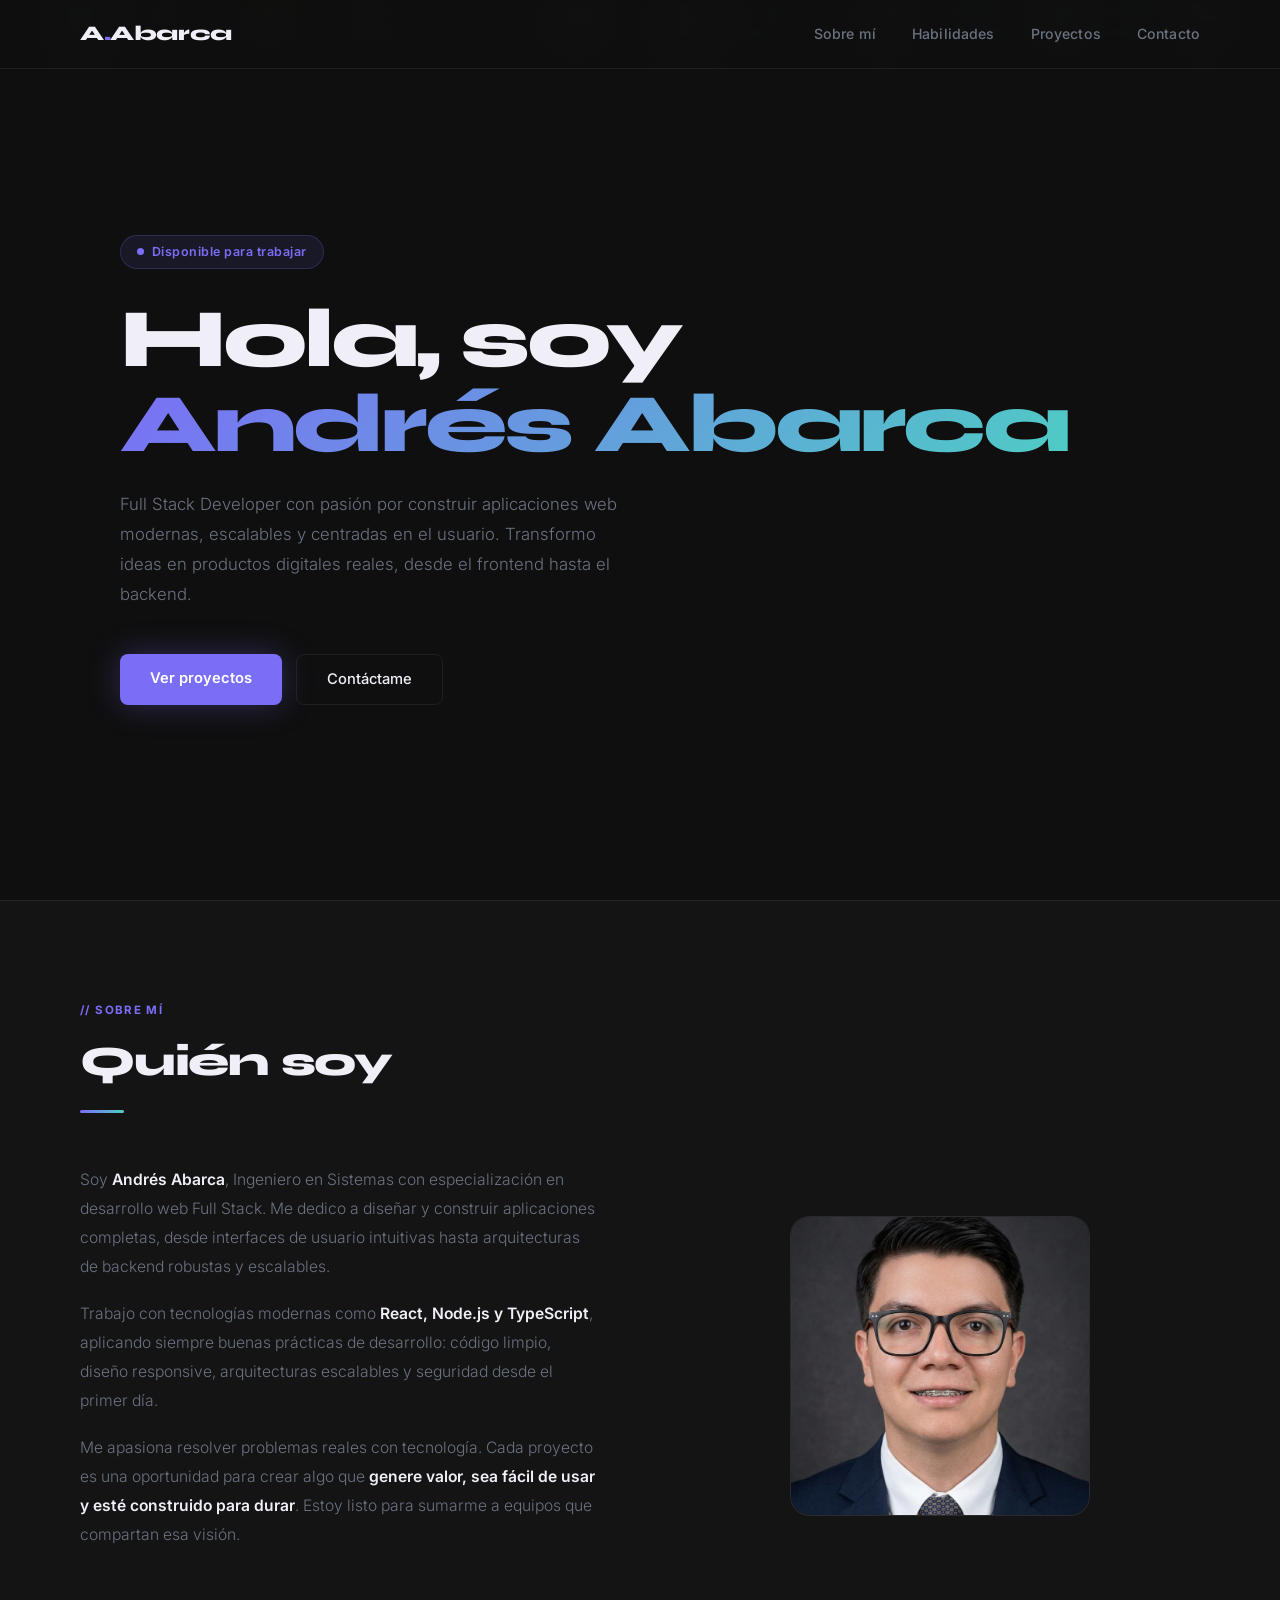
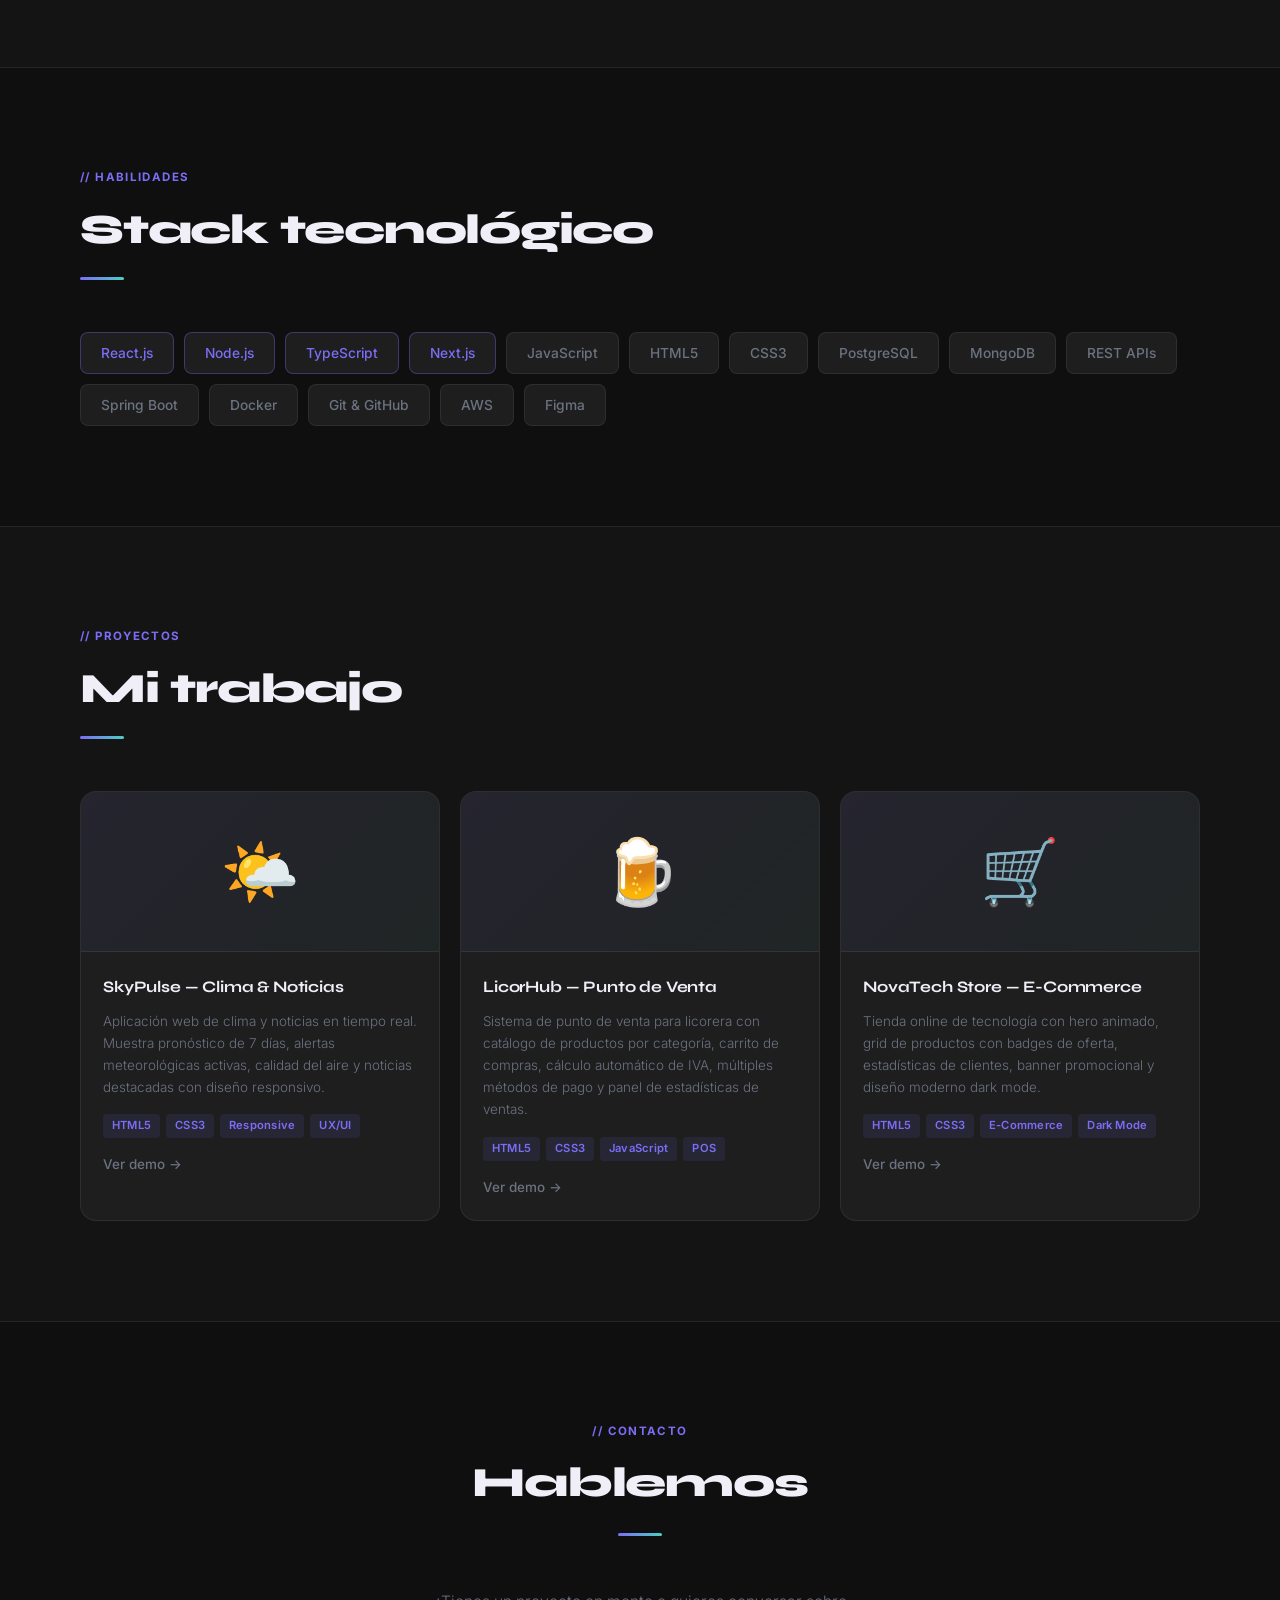
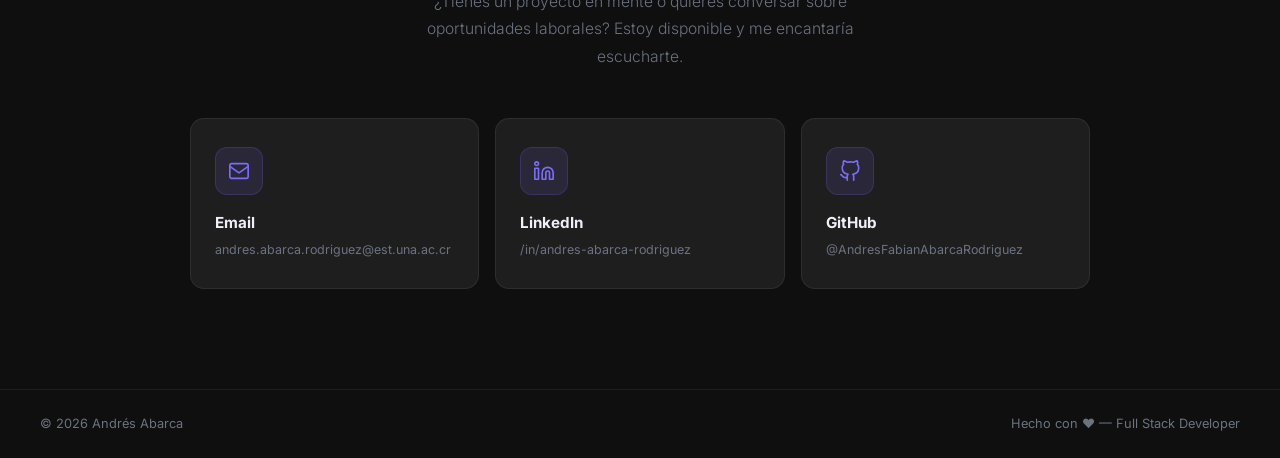
==== index.html @ 693f4bfd "Initial portfolio setup with HTML and CSS init: Full stack portfolio with HTML5 and CSS3" ====
<!DOCTYPE html>
<html lang="es">
<head>
  <meta charset="UTF-8"/>
  <meta name="viewport" content="width=device-width, initial-scale=1.0"/>
  <meta name="description" content="Portafolio profesional de Andrés Abarca, Full Stack Developer"/>
  <title>Andrés Abarca — Full Stack Developer</title>
  <link href="https://fonts.googleapis.com/css2?family=Syne:wght@600;700;800&family=Inter:wght@300;400;500;600&display=swap" rel="stylesheet"/>
  <link rel="stylesheet" href="css/styles.css"/>
</head>
<body>

  <!-- PARTÍCULAS FLOTANTES -->
  <div class="particles" aria-hidden="true">
    <span class="particle p1">💻</span>
    <span class="particle p2">&lt;/&gt;</span>
    <span class="particle p3">⚡</span>
    <span class="particle p4">🔧</span>
    <span class="particle p5">{ }</span>
    <span class="particle p6">⌨️</span>
    <span class="particle p7">🖥️</span>
    <span class="particle p8">#</span>
    <span class="particle p9">🚀</span>
    <span class="particle p10">&lt;div&gt;</span>
    <span class="particle p11">⚙️</span>
    <span class="particle p12">01</span>
    <span class="particle p13">📡</span>
    <span class="particle p14">( )</span>
    <span class="particle p15">🔌</span>
  </div>

  <!-- NAVBAR -->
  <input type="checkbox" id="menu-toggle" class="menu-toggle"/>
  <header class="navbar">
    <div class="nav-container">
      <a href="#hero" class="logo">A<span>.</span>Abarca</a>
      <nav>
        <ul class="nav-links">
          <li><a href="#about">Sobre mí</a></li>
          <li><a href="#skills">Habilidades</a></li>
          <li><a href="#projects">Proyectos</a></li>
          <li><a href="#contact">Contacto</a></li>
        </ul>
      </nav>
      <label for="menu-toggle" class="hamburger" aria-label="Menú">
        <span></span><span></span><span></span>
      </label>
    </div>
  </header>

  <!-- HERO -->
  <section id="hero">
    <div class="hero-inner">
      <div class="hero-tag">
        <span class="dot"></span> Disponible para trabajar
      </div>
      <h1>Hola, soy<br><span class="highlight">Andrés Abarca</span></h1>
      <p class="hero-desc">
        Full Stack Developer con pasión por construir aplicaciones web modernas,
        escalables y centradas en el usuario. Transformo ideas en productos digitales
        reales, desde el frontend hasta el backend.
      </p>
      <div class="hero-btns">
        <a href="#projects" class="btn-primary">Ver proyectos</a>
        <a href="#contact" class="btn-outline">Contáctame</a>
      </div>
    </div>
  </section>

  <!-- SOBRE MÍ -->
  <section id="about">
    <div class="container">
      <div class="sec-header">
        <p class="sec-tag">// sobre mí</p>
        <h2 class="sec-title">Quién soy</h2>
        <div class="sec-line"></div>
      </div>
      <div class="about-grid">
        <div class="about-text">
          <p>Soy <strong>Andrés Abarca</strong>, Ingeniero en Sistemas con especialización
          en desarrollo web Full Stack. Me dedico a diseñar y construir aplicaciones
          completas, desde interfaces de usuario intuitivas hasta arquitecturas de
          backend robustas y escalables.</p>
          <p>Trabajo con tecnologías modernas como <strong>React, Node.js y TypeScript</strong>,
          aplicando siempre buenas prácticas de desarrollo: código limpio, diseño
          responsive, arquitecturas escalables y seguridad desde el primer día.</p>
          <p>Me apasiona resolver problemas reales con tecnología. Cada proyecto
          es una oportunidad para crear algo que <strong>genere valor, sea fácil de usar
          y esté construido para durar</strong>. Estoy listo para sumarme a equipos
          que compartan esa visión.</p>
        </div>
        <div class="about-img-wrap">
          <img src="img/perfil.png" alt="Andrés Abarca - Full Stack Developer" class="about-img"/>
        </div>
      </div>
    </div>
  </section>

  <!-- HABILIDADES -->
  <section id="skills">
    <div class="container">
      <div class="sec-header">
        <p class="sec-tag">// habilidades</p>
        <h2 class="sec-title">Stack tecnológico</h2>
        <div class="sec-line"></div>
      </div>
      <div class="skills-grid">
        <div class="skill-chip accent">React.js</div>
        <div class="skill-chip accent">Node.js</div>
        <div class="skill-chip accent">TypeScript</div>
        <div class="skill-chip accent">Next.js</div>
        <div class="skill-chip">JavaScript</div>
        <div class="skill-chip">HTML5</div>
        <div class="skill-chip">CSS3</div>
        <div class="skill-chip">PostgreSQL</div>
        <div class="skill-chip">MongoDB</div>
        <div class="skill-chip">REST APIs</div>
        <div class="skill-chip">Spring Boot</div>
        <div class="skill-chip">Docker</div>
        <div class="skill-chip">Git &amp; GitHub</div>
        <div class="skill-chip">AWS</div>
        <div class="skill-chip">Figma</div>
      </div>
    </div>
  </section>

  <!-- PROYECTOS -->
  <section id="projects">
    <div class="container">
      <div class="sec-header">
        <p class="sec-tag">// proyectos</p>
        <h2 class="sec-title">Mi trabajo</h2>
        <div class="sec-line"></div>
      </div>
      <div class="projects-grid">

        <article class="project-card">
          <div class="project-thumb">🌤️</div>
          <div class="project-body">
            <h3>SkyPulse — Clima &amp; Noticias</h3>
            <p>Aplicación web de clima y noticias en tiempo real. Muestra pronóstico
            de 7 días, alertas meteorológicas activas, calidad del aire y noticias
            destacadas con diseño responsivo.</p>
            <div class="project-tags">
              <span class="project-tag">HTML5</span>
              <span class="project-tag">CSS3</span>
              <span class="project-tag">Responsive</span>
              <span class="project-tag">UX/UI</span>
            </div>
            <div class="project-links">
              <a href="proyecto-clima.html" target="_blank" class="project-link">Ver demo →</a>
            </div>
          </div>
        </article>

        <article class="project-card">
          <div class="project-thumb">🍺</div>
          <div class="project-body">
            <h3>LicorHub — Punto de Venta</h3>
            <p>Sistema de punto de venta para licorera con catálogo de productos
            por categoría, carrito de compras, cálculo automático de IVA, múltiples
            métodos de pago y panel de estadísticas de ventas.</p>
            <div class="project-tags">
              <span class="project-tag">HTML5</span>
              <span class="project-tag">CSS3</span>
              <span class="project-tag">JavaScript</span>
              <span class="project-tag">POS</span>
            </div>
            <div class="project-links">
              <a href="proyecto-pos.html" target="_blank" class="project-link">Ver demo →</a>
            </div>
          </div>
        </article>

        <article class="project-card">
          <div class="project-thumb">🛒</div>
          <div class="project-body">
            <h3>NovaTech Store — E-Commerce</h3>
            <p>Tienda online de tecnología con hero animado, grid de productos con
            badges de oferta, estadísticas de clientes, banner promocional y
            diseño moderno dark mode.</p>
            <div class="project-tags">
              <span class="project-tag">HTML5</span>
              <span class="project-tag">CSS3</span>
              <span class="project-tag">E-Commerce</span>
              <span class="project-tag">Dark Mode</span>
            </div>
            <div class="project-links">
              <a href="proyecto-tienda.html" target="_blank" class="project-link">Ver demo →</a>
            </div>
          </div>
        </article>

      </div>
    </div>
  </section>

  <!-- CONTACTO -->
  <section id="contact">
    <div class="container">
      <div class="sec-header" style="text-align:center;">
        <p class="sec-tag" style="justify-content:center;display:flex;">// contacto</p>
        <h2 class="sec-title">Hablemos</h2>
        <div class="sec-line" style="margin:16px auto 0;"></div>
      </div>
      <p class="contact-desc">¿Tienes un proyecto en mente o quieres conversar sobre oportunidades laborales? Estoy disponible y me encantaría escucharte.</p>
      <div class="contact-cards">

        <a href="mailto:andres.abarca.rodriguez@est.una.ac.cr" class="contact-card">
          <div class="contact-icon">
            <svg viewBox="0 0 24 24" fill="none" stroke="currentColor" stroke-width="1.8" stroke-linecap="round" stroke-linejoin="round">
              <rect x="2" y="4" width="20" height="16" rx="2"/>
              <path d="M2 7l10 7 10-7"/>
            </svg>
          </div>
          <div class="contact-info">
            <strong>Email</strong>
            <span>andres.abarca.rodriguez@est.una.ac.cr</span>
          </div>
        </a>

        <a href="https://www.linkedin.com/in/andres-abarca-rodriguez-b369493b4/" target="_blank" class="contact-card">
          <div class="contact-icon">
            <svg viewBox="0 0 24 24" fill="none" stroke="currentColor" stroke-width="1.8" stroke-linecap="round" stroke-linejoin="round">
              <path d="M16 8a6 6 0 0 1 6 6v7h-4v-7a2 2 0 0 0-2-2 2 2 0 0 0-2 2v7h-4v-7a6 6 0 0 1 6-6z"/>
              <rect x="2" y="9" width="4" height="12"/>
              <circle cx="4" cy="4" r="2"/>
            </svg>
          </div>
          <div class="contact-info">
            <strong>LinkedIn</strong>
            <span>/in/andres-abarca-rodriguez</span>
          </div>
        </a>

        <a href="https://github.com/AndresFabianAbarcaRodriguez" target="_blank" class="contact-card">
          <div class="contact-icon">
            <svg viewBox="0 0 24 24" fill="none" stroke="currentColor" stroke-width="1.8" stroke-linecap="round" stroke-linejoin="round">
              <path d="M9 19c-5 1.5-5-2.5-7-3m14 6v-3.87a3.37 3.37 0 0 0-.94-2.61c3.14-.35 6.44-1.54 6.44-7A5.44 5.44 0 0 0 20 4.77 5.07 5.07 0 0 0 19.91 1S18.73.65 16 2.48a13.38 13.38 0 0 0-7 0C6.27.65 5.09 1 5.09 1A5.07 5.07 0 0 0 5 4.77a5.44 5.44 0 0 0-1.5 3.78c0 5.42 3.3 6.61 6.44 7A3.37 3.37 0 0 0 9 18.13V22"/>
            </svg>
          </div>
          <div class="contact-info">
            <strong>GitHub</strong>
            <span>@AndresFabianAbarcaRodriguez</span>
          </div>
        </a>

      </div>
    </div>
  </section>

  <!-- FOOTER -->
  <footer>
    <div class="footer-inner">
      <span>© 2026 Andrés Abarca</span>
      <span>Hecho con ♥ — Full Stack Developer</span>
    </div>
  </footer>
</body>
</html>
---- css/styles.css ----
/* ═══════════════════════════════════
   VARIABLES Y RESET
═══════════════════════════════════ */
*, *::before, *::after { margin:0; padding:0; box-sizing:border-box; }

:root {
  --bg:      #0F0F0F;
  --bg2:     #141414;
  --bg3:     #1a1a1a;
  --card:    #1e1e1e;
  --accent:  #7B6EF6;
  --accent2: #4ECDC4;
  --text:    #F0EFF8;
  --muted:   #6b7280;
  --border:  rgba(255,255,255,0.07);
}

html { scroll-behavior: smooth; }

body {
  background: var(--bg);
  color: var(--text);
  font-family: 'Inter', system-ui, sans-serif;
  line-height: 1.6;
  overflow-x: hidden;
}

/* ═══════════════════════════════════
   PARTÍCULAS FLOTANTES
═══════════════════════════════════ */
.particles {
  position: fixed; inset: 0;
  pointer-events: none; z-index: 0; overflow: hidden;
}
.particle {
  position: absolute;
  font-family: 'Courier New', monospace;
  font-weight: 700;
  color: rgba(123,110,246,0.15);
  white-space: nowrap;
  user-select: none;
  animation: floatParticle linear infinite;
  text-shadow:
    0 10px 0 rgba(123,110,246,0.08),
    0 22px 0 rgba(123,110,246,0.05),
    0 36px 0 rgba(123,110,246,0.02);
}
@keyframes floatParticle {
  0%   { transform: translateY(110vh) rotate(0deg);   opacity: 0; }
  5%   { opacity: 1; }
  95%  { opacity: 1; }
  100% { transform: translateY(-15vh) rotate(15deg);  opacity: 0; }
}
.p1  { left:5%;  font-size:1.6rem;  animation-duration:18s; animation-delay:0s;   color:rgba(123,110,246,0.22); }
.p2  { left:12%; font-size:.85rem;  animation-duration:22s; animation-delay:2s;   color:rgba(78,205,196,0.20); }
.p3  { left:20%; font-size:1.4rem;  animation-duration:15s; animation-delay:4s;   color:rgba(123,110,246,0.18); }
.p4  { left:28%; font-size:1.2rem;  animation-duration:20s; animation-delay:1s;   color:rgba(78,205,196,0.15); }
.p5  { left:36%; font-size:.9rem;   animation-duration:25s; animation-delay:6s;   color:rgba(123,110,246,0.20); }
.p6  { left:44%; font-size:1.5rem;  animation-duration:17s; animation-delay:3s;   color:rgba(78,205,196,0.18); }
.p7  { left:52%; font-size:1.8rem;  animation-duration:23s; animation-delay:8s;   color:rgba(123,110,246,0.16); }
.p8  { left:60%; font-size:1.1rem;  animation-duration:19s; animation-delay:5s;   color:rgba(78,205,196,0.22); }
.p9  { left:68%; font-size:1.6rem;  animation-duration:21s; animation-delay:.5s;  color:rgba(123,110,246,0.20); }
.p10 { left:75%; font-size:.8rem;   animation-duration:16s; animation-delay:7s;   color:rgba(78,205,196,0.16); }
.p11 { left:82%; font-size:1.3rem;  animation-duration:24s; animation-delay:2.5s; color:rgba(123,110,246,0.18); }
.p12 { left:88%; font-size:.9rem;   animation-duration:14s; animation-delay:9s;   color:rgba(78,205,196,0.20); }
.p13 { left:93%; font-size:1.4rem;  animation-duration:20s; animation-delay:4.5s; color:rgba(123,110,246,0.16); }
.p14 { left:8%;  font-size:.95rem;  animation-duration:26s; animation-delay:11s;  color:rgba(78,205,196,0.18); }
.p15 { left:55%; font-size:1.2rem;  animation-duration:18s; animation-delay:13s;  color:rgba(123,110,246,0.20); }

/* ═══════════════════════════════════
   CHECKBOX OCULTO MENÚ MÓVIL
═══════════════════════════════════ */
.menu-toggle { display: none; }

/* ═══════════════════════════════════
   UTILIDADES
═══════════════════════════════════ */
.container { max-width:1200px; margin:0 auto; padding:0 40px; }
section { padding:100px 40px; position:relative; z-index:1; }

/* ═══════════════════════════════════
   NAVBAR
═══════════════════════════════════ */
.navbar {
  position: fixed; top:0; width:100%; z-index:100;
  background: rgba(15,15,15,0.88);
  backdrop-filter: blur(20px);
  border-bottom: 1px solid var(--border);
}
.nav-container {
  max-width:1200px; margin:0 auto; padding:0 40px;
  height:68px; display:flex; align-items:center; justify-content:space-between;
  position: relative;
}
.logo {
  font-family: 'Syne', sans-serif;
  font-size:1.3rem; font-weight:800;
  text-decoration:none; color:var(--text);
  letter-spacing:-.02em; z-index:10;
}
.logo span { color:var(--accent); }
.nav-links { list-style:none; display:flex; gap:36px; }
.nav-links a {
  text-decoration:none; color:var(--muted);
  font-size:.88rem; font-weight:500;
  letter-spacing:.01em;
  position: relative;
  padding: 4px 0;
  transition: color .25s;
}
.nav-links a::after {
  content: '';
  position: absolute;
  bottom: -2px; left: 0;
  width: 0; height: 2px;
  background: linear-gradient(90deg, var(--accent), var(--accent2));
  border-radius: 2px;
  transition: width .3s cubic-bezier(.4,0,.2,1);
}
.nav-links a:hover { color: var(--text); }
.nav-links a:hover::after { width: 100%; }
.hamburger {
  display:none; flex-direction:column; gap:5px;
  cursor:pointer; padding:8px; z-index:10;
}
.hamburger span {
  display:block; width:24px; height:2px;
  background:var(--text); border-radius:2px; transition:.3s;
}

/* ═══════════════════════════════════
   HERO
═══════════════════════════════════ */
#hero {
  min-height:100vh; display:flex; align-items:center;
  padding:120px 80px 80px; max-width:1200px; margin:0 auto;
}
.hero-tag {
  display:inline-flex; align-items:center; gap:8px;
  background:rgba(123,110,246,.10);
  border:1px solid rgba(123,110,246,.22);
  border-radius:100px; padding:6px 16px;
  font-size:.78rem; color:var(--accent); font-weight:600;
  margin-bottom:28px; letter-spacing:.04em;
}
.dot {
  width:7px; height:7px; border-radius:50%;
  background:var(--accent); flex-shrink:0;
  animation:blink 1.6s infinite;
}
@keyframes blink { 0%,100%{opacity:1} 50%{opacity:.2} }

h1 {
  font-family:'Syne', sans-serif;
  font-size:clamp(2.8rem,7vw,5.2rem);
  font-weight:800; line-height:1.02;
  letter-spacing:-.04em; margin-bottom:22px;
}
.highlight {
  background:linear-gradient(135deg, var(--accent), var(--accent2));
  -webkit-background-clip:text; -webkit-text-fill-color:transparent;
  background-clip:text;
}
.hero-desc {
  font-size:1.05rem; color:var(--muted);
  line-height:1.8; max-width:520px;
  margin-bottom:44px; font-weight:300;
}
.hero-btns { display:flex; gap:14px; flex-wrap:wrap; }
.btn-primary {
  padding:13px 30px; border-radius:8px;
  background:var(--accent); color:#fff;
  font-weight:600; font-size:.92rem;
  text-decoration:none; display:inline-block; text-align:center;
  transition:transform .2s, box-shadow .2s;
  box-shadow:0 0 32px rgba(123,110,246,.3);
}
.btn-primary:hover { transform:translateY(-2px); box-shadow:0 0 48px rgba(123,110,246,.5); }
.btn-outline {
  padding:13px 30px; border-radius:8px;
  border:1px solid var(--border); color:var(--text);
  font-weight:500; font-size:.92rem;
  text-decoration:none; background:transparent;
  display:inline-block; text-align:center;
  transition:border-color .2s, background .2s;
}
.btn-outline:hover { border-color:var(--accent); background:rgba(123,110,246,.06); }

/* ═══════════════════════════════════
   SECTION HEADERS
═══════════════════════════════════ */
.sec-header { margin-bottom:52px; }
.sec-tag {
  font-size:.72rem; font-weight:700; color:var(--accent);
  letter-spacing:.12em; text-transform:uppercase; margin-bottom:10px;
}
.sec-title {
  font-family:'Syne', sans-serif;
  font-size:clamp(1.8rem,4vw,2.6rem);
  font-weight:800; letter-spacing:-.03em;
}
.sec-line {
  width:44px; height:3px;
  background:linear-gradient(90deg, var(--accent), var(--accent2));
  border-radius:2px; margin-top:14px;
}

/* ═══════════════════════════════════
   SOBRE MÍ
═══════════════════════════════════ */
#about {
  background:var(--bg2);
  border-top:1px solid var(--border);
  border-bottom:1px solid var(--border);
}
.about-grid {
  display:grid; grid-template-columns:1fr 1fr;
  gap:80px; align-items:center;
  max-width:1200px; margin:0 auto;
}
.about-text p { color:var(--muted); line-height:1.85; font-size:.98rem; margin-bottom:18px; font-weight:300; }
.about-text p strong { color:var(--text); font-weight:600; }
.about-img-wrap { display:flex; justify-content:center; }
.about-img {
  width:300px; height:300px; border-radius:20px;
  object-fit:cover; border:1px solid var(--border);
  background:var(--bg3); display:block;
}

/* ═══════════════════════════════════
   HABILIDADES
═══════════════════════════════════ */
#skills { background:var(--bg); }
.skills-grid { display:flex; flex-wrap:wrap; gap:10px; max-width:1200px; margin:0 auto; }
.skill-chip {
  padding:9px 20px; border-radius:8px;
  background:var(--card); border:1px solid var(--border);
  font-size:.86rem; font-weight:500; color:var(--muted);
  transition:border-color .2s, color .2s, transform .2s;
  cursor:default;
}
.skill-chip:hover { border-color:var(--accent); color:var(--text); transform:translateY(-2px); }
.skill-chip.accent { border-color:rgba(123,110,246,.35); color:var(--accent); }

/* ═══════════════════════════════════
   PROYECTOS
═══════════════════════════════════ */
#projects {
  background:var(--bg2);
  border-top:1px solid var(--border);
  border-bottom:1px solid var(--border);
}
.projects-grid {
  display:grid; grid-template-columns:repeat(3,1fr);
  gap:20px; max-width:1200px; margin:0 auto;
}
.project-card {
  background:var(--card); border:1px solid var(--border);
  border-radius:16px; overflow:hidden;
  transition:transform .25s, border-color .25s, box-shadow .25s;
}
.project-card:hover {
  transform:translateY(-6px);
  border-color:rgba(123,110,246,.35);
  box-shadow:0 20px 60px rgba(0,0,0,.5);
}
.project-thumb {
  height:160px;
  display:flex; align-items:center; justify-content:center;
  font-size:4rem;
  border-bottom:1px solid var(--border);
  background:linear-gradient(135deg, rgba(123,110,246,.08), rgba(78,205,196,.04));
  transition: font-size .3s;
}
.project-card:hover .project-thumb { font-size:4.5rem; }

.project-body { padding:22px; }
.project-body h3 { font-family:'Syne',sans-serif; font-size:1rem; font-weight:700; margin-bottom:10px; letter-spacing:-.01em; }
.project-body p { color:var(--muted); font-size:.84rem; line-height:1.65; margin-bottom:16px; font-weight:300; }
.project-tags { display:flex; flex-wrap:wrap; gap:6px; margin-bottom:16px; }
.project-tag {
  font-size:.7rem; padding:3px 9px; border-radius:4px;
  background:rgba(123,110,246,.1); color:var(--accent); font-weight:600;
  letter-spacing:.02em;
}
.project-links { display:flex; gap:16px; }
.project-link {
  color:var(--muted); text-decoration:none;
  font-size:.84rem; font-weight:500;
  transition:color .2s;
}
.project-link:hover { color:var(--accent); }

/* ═══════════════════════════════════
   CONTACTO — CARDS CON ÍCONOS SVG
═══════════════════════════════════ */
#contact { background:var(--bg); text-align:center; }

.contact-desc {
  color:var(--muted); font-size:.98rem; line-height:1.75;
  max-width:500px; margin:0 auto 48px; font-weight:300;
}

.contact-cards {
  display:grid; grid-template-columns:repeat(3,1fr);
  gap:16px; max-width:900px; margin:0 auto;
}

.contact-card {
  background:var(--card); border:1px solid var(--border);
  border-radius:14px; padding:28px 24px;
  text-decoration:none; color:var(--text);
  display:flex; flex-direction:column; align-items:flex-start; gap:16px;
  transition:border-color .25s, transform .25s, box-shadow .25s;
  text-align:left;
}
.contact-card:hover {
  border-color:rgba(123,110,246,.45);
  transform:translateY(-4px);
  box-shadow:0 16px 40px rgba(0,0,0,.4);
}

.contact-icon {
  width:48px; height:48px; border-radius:12px;
  background:rgba(123,110,246,.12);
  border:1px solid rgba(123,110,246,.2);
  display:flex; align-items:center; justify-content:center;
  color:var(--accent);
  transition:background .25s;
}
.contact-card:hover .contact-icon {
  background:rgba(123,110,246,.22);
}
.contact-icon svg { width:22px; height:22px; }

.contact-info { display:flex; flex-direction:column; gap:4px; }
.contact-info strong { font-size:.95rem; font-weight:700; color:var(--text); }
.contact-info span { font-size:.78rem; color:var(--muted); word-break:break-all; }

/* ═══════════════════════════════════
   FOOTER
═══════════════════════════════════ */
footer {
  padding:24px 40px;
  border-top:1px solid var(--border);
  position:relative; z-index:1;
}
.footer-inner {
  max-width:1200px; margin:0 auto;
  display:flex; justify-content:space-between; align-items:center;
  color:var(--muted); font-size:.8rem;
}

/* ═══════════════════════════════════
   RESPONSIVE — TABLET
═══════════════════════════════════ */
@media(max-width:1024px) {
  .projects-grid { grid-template-columns:repeat(2,1fr); }
  .contact-cards { grid-template-columns:repeat(2,1fr); }
}

/* ═══════════════════════════════════
   RESPONSIVE — MÓVIL
═══════════════════════════════════ */
@media(max-width:768px) {
  section { padding:72px 20px; }
  #hero   { padding:100px 20px 60px; min-height:auto; }
  .container { padding:0 20px; }
  .nav-container { padding:0 20px; }
  .hamburger { display:flex; }
  .nav-links {
    display:none; flex-direction:column;
    position:absolute; top:68px; left:0;
    width:100%; background:var(--bg2);
    padding:16px 20px; gap:0;
    border-bottom:1px solid var(--border);
  }
  .nav-links li { border-bottom:1px solid var(--border); }
  .nav-links li:last-child { border-bottom:none; }
  .nav-links a { display:block; padding:14px 4px; font-size:.95rem; }
  .menu-toggle:checked ~ .navbar .nav-links { display:flex; }
  .menu-toggle:checked ~ .navbar .hamburger span:nth-child(1) { transform:rotate(45deg) translate(5px,5px); }
  .menu-toggle:checked ~ .navbar .hamburger span:nth-child(2) { opacity:0; }
  .menu-toggle:checked ~ .navbar .hamburger span:nth-child(3) { transform:rotate(-45deg) translate(5px,-5px); }

  h1 { font-size:2.4rem; }
  .hero-desc { font-size:.98rem; }
  .hero-btns { flex-direction:column; gap:10px; }
  .btn-primary, .btn-outline { width:100%; text-align:center; }

  .about-grid { grid-template-columns:1fr; gap:36px; }
  .about-img-wrap { order:-1; }
  .about-img { width:220px; height:220px; }

  .projects-grid { grid-template-columns:1fr; }
  .contact-cards { grid-template-columns:1fr; }

  .footer-inner { flex-direction:column; gap:6px; text-align:center; }
}

@media(max-width:480px) {
  h1 { font-size:2rem; }
  .sec-title { font-size:1.6rem; }
  .skill-chip { padding:7px 14px; font-size:.8rem; }
}


/* ═══════════════════════════════════
   CHAT WIDGET
═══════════════════════════════════ */
.chat-widget { position:fixed; bottom:28px; right:28px; z-index:999; }

.chat-btn {
  width:56px; height:56px; border-radius:50%;
  background:linear-gradient(135deg, var(--accent), var(--accent2));
  border:none; cursor:pointer;
  display:flex; align-items:center; justify-content:center;
  box-shadow: 0 8px 32px rgba(123,110,246,.45);
  transition: transform .25s, box-shadow .25s;
  position: relative;
}
.chat-btn:hover { transform:scale(1.12); box-shadow:0 12px 40px rgba(123,110,246,.65); }
.chat-btn svg { width:26px; height:26px; color:#fff; }
.chat-pulse {
  position:absolute; top:-2px; right:-2px;
  width:14px; height:14px; border-radius:50%;
  background:#ff4757;
  border:2px solid var(--bg);
  animation: pulse 1.8s infinite;
}
@keyframes pulse {
  0%,100% { transform:scale(1); opacity:1; }
  50%      { transform:scale(1.3); opacity:.7; }
}

/* Checkbox truco para abrir/cerrar sin JS */
.chat-toggle { display:none; }
.chat-box {
  position:absolute; bottom:70px; right:0;
  width:300px;
  background:var(--card);
  border:1px solid var(--border);
  border-radius:16px;
  overflow:hidden;
  box-shadow:0 24px 60px rgba(0,0,0,.6);
  opacity:0; pointer-events:none;
  transform:translateY(16px) scale(.97);
  transition: opacity .3s, transform .3s;
}
.chat-toggle:checked ~ .chat-box {
  opacity:1; pointer-events:all;
  transform:translateY(0) scale(1);
}
.chat-toggle:checked ~ label.chat-btn { background:linear-gradient(135deg,#ff4757,#c0392b); }

.chat-header {
  padding:14px 16px;
  background:linear-gradient(135deg, var(--accent), var(--accent2));
  display:flex; align-items:center; gap:10px;
}
.chat-avatar {
  width:36px; height:36px; border-radius:50%;
  background:rgba(255,255,255,.2);
  display:flex; align-items:center; justify-content:center;
  font-size:1.1rem;
}
.chat-header-info strong { display:block; font-size:.88rem; color:#fff; font-weight:700; }
.chat-header-info span { font-size:.72rem; color:rgba(255,255,255,.75); }
.chat-online { width:8px; height:8px; border-radius:50%; background:#2ecc71; margin-left:auto; box-shadow:0 0 8px #2ecc71; }

.chat-messages { padding:14px; display:flex; flex-direction:column; gap:10px; min-height:140px; }
.chat-msg {
  background:var(--bg3); border-radius:12px 12px 12px 4px;
  padding:10px 14px; font-size:.82rem; color:var(--muted);
  line-height:1.5; max-width:85%;
}
.chat-msg strong { display:block; color:var(--text); font-size:.75rem; margin-bottom:3px; }

.chat-input-area {
  display:flex; gap:8px; padding:12px;
  border-top:1px solid var(--border);
}
.chat-input {
  flex:1; background:var(--bg3);
  border:1px solid var(--border); border-radius:8px;
  padding:8px 12px; color:var(--text);
  font-size:.82rem; outline:none;
  font-family:'Inter', sans-serif;
  transition:border-color .2s;
}
.chat-input:focus { border-color:var(--accent); }
.chat-input::placeholder { color:var(--muted); }
.chat-send {
  width:36px; height:36px; border-radius:8px;
  background:var(--accent); border:none; cursor:pointer;
  display:flex; align-items:center; justify-content:center;
  transition:background .2s, transform .15s;
  flex-shrink:0;
}
.chat-send:hover { background:var(--accent2); transform:scale(1.08); }
.chat-send svg { width:16px; height:16px; color:#fff; }

.chat-msg-user {
  background: rgba(123,110,246,.2);
  border-radius: 12px 12px 4px 12px;
  align-self: flex-end;
  text-align: right;
  border: 1px solid rgba(123,110,246,.3);
}
.chat-msg-user strong { color: var(--accent); }
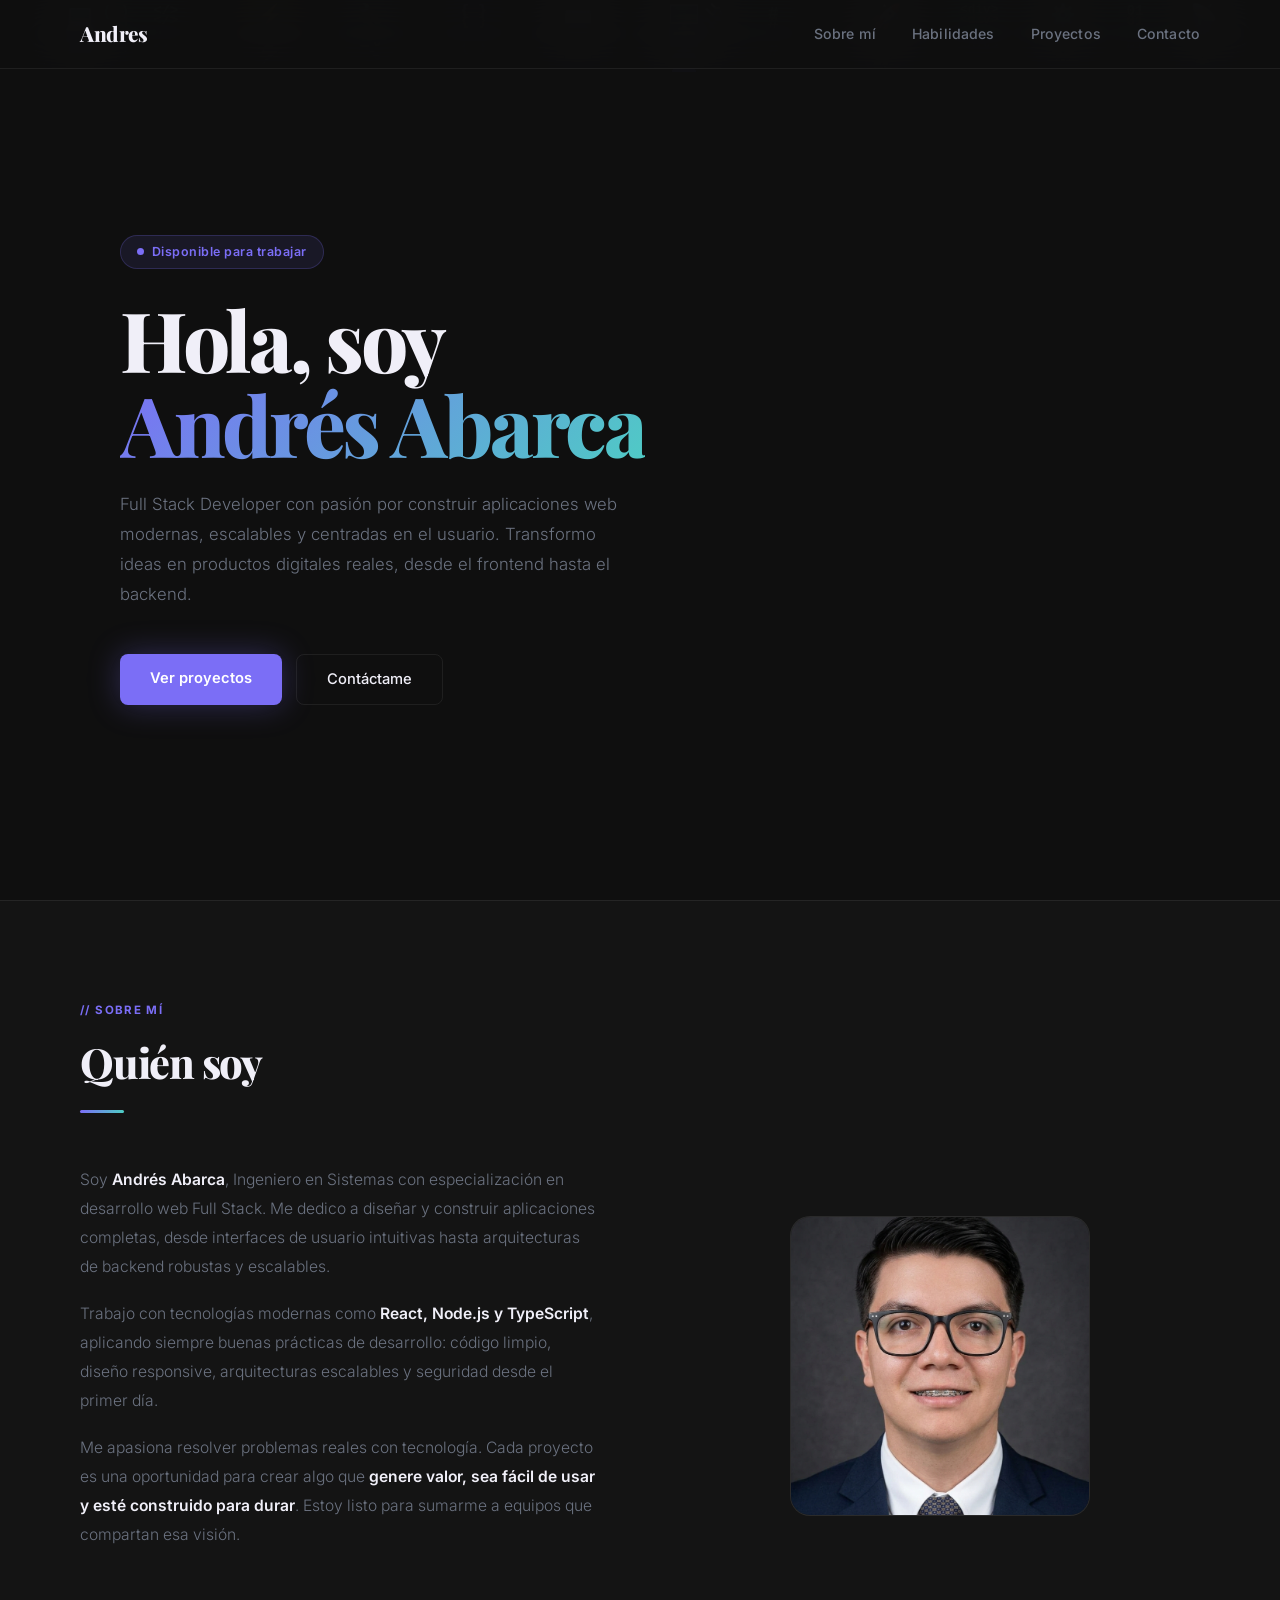
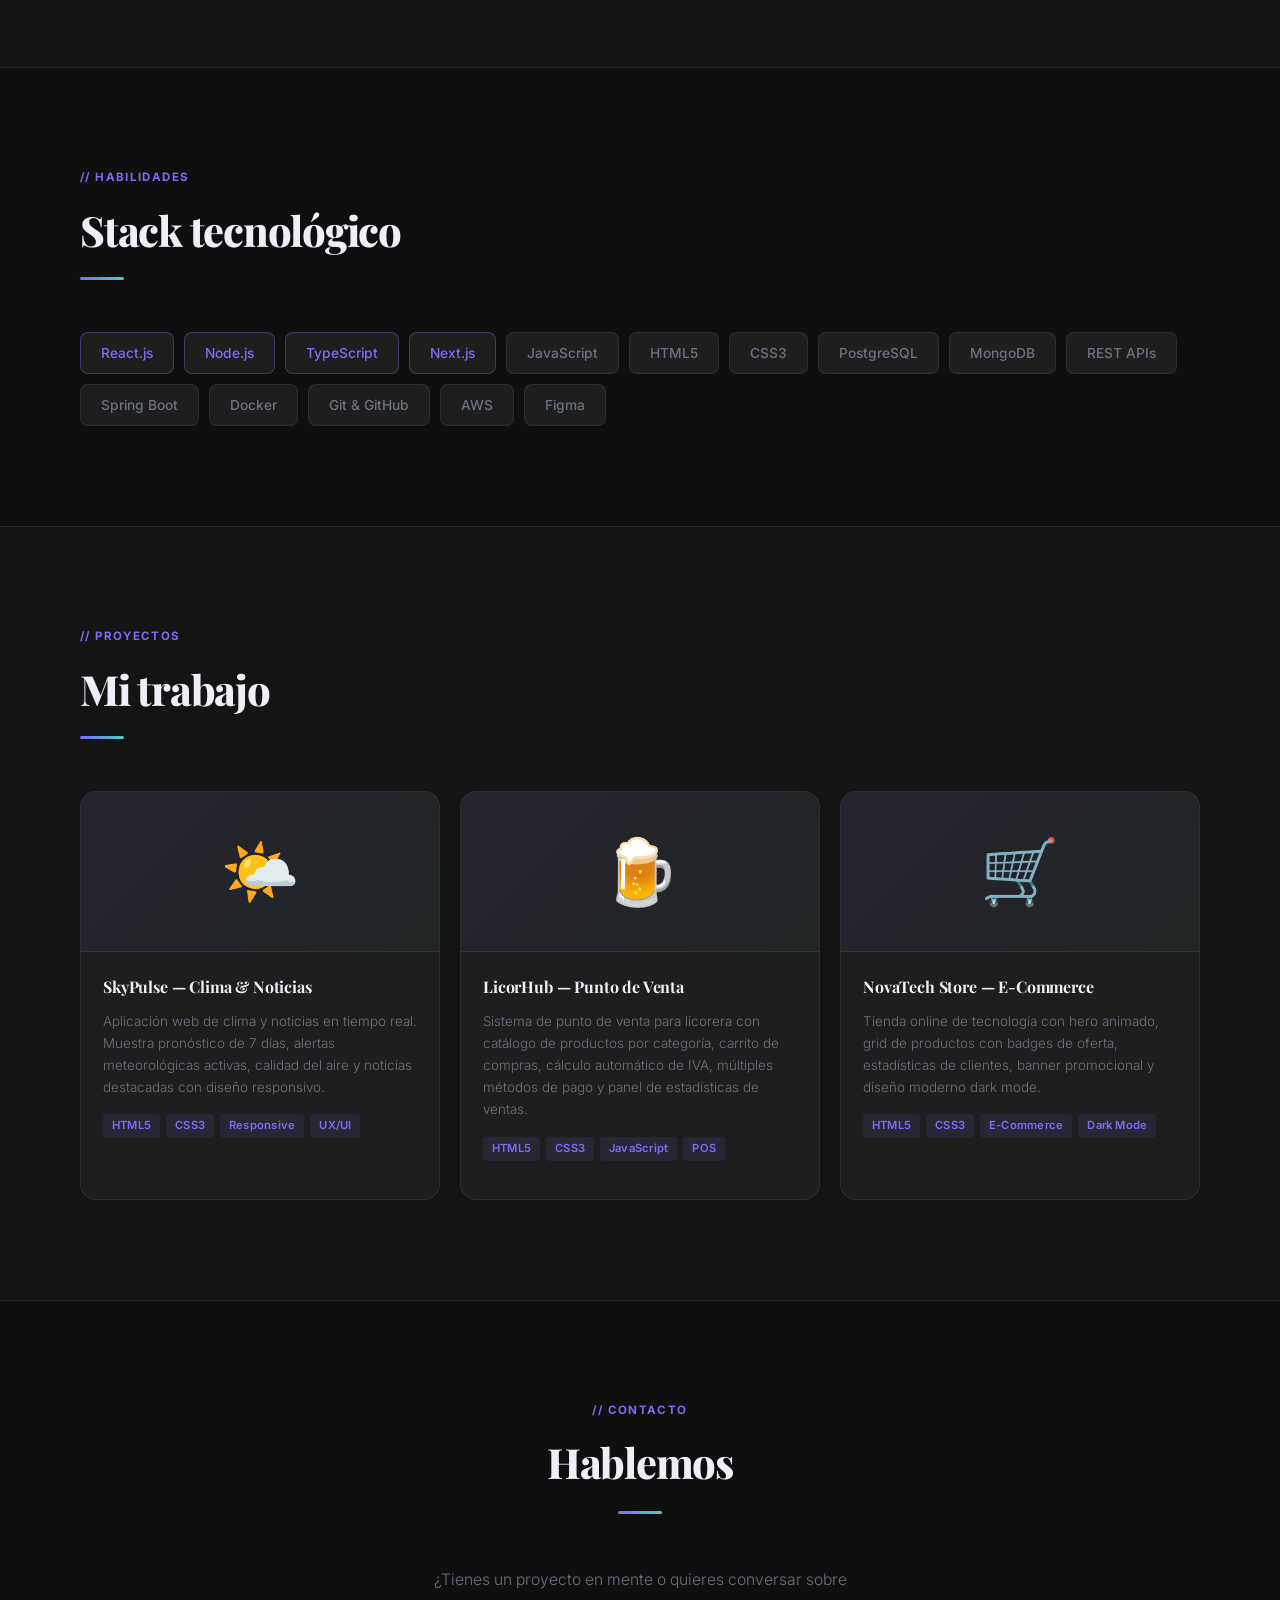
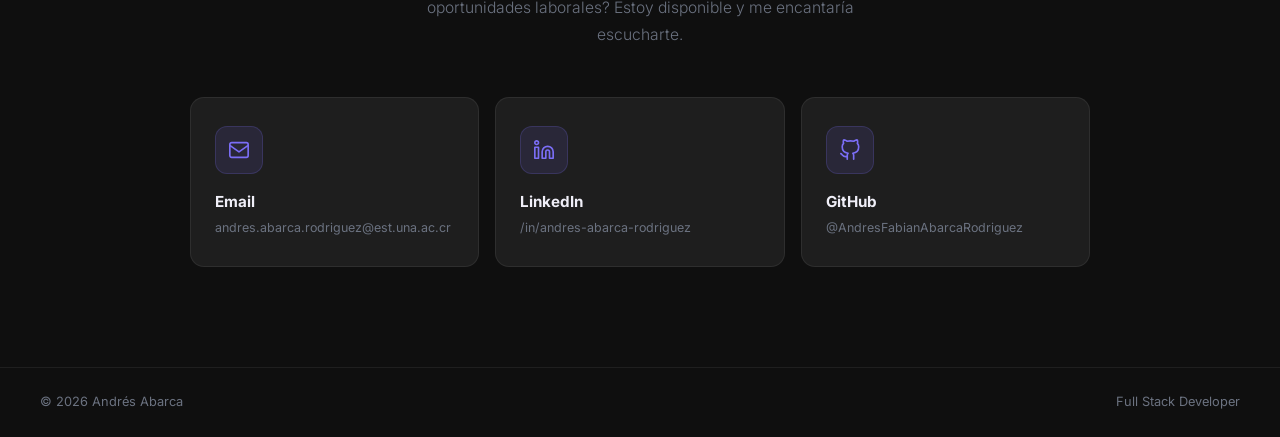
==== commit 39cfaa5e: "Improve fonts" ====
--- a/index.html
+++ b/index.html
@@ -5,7 +5,7 @@
   <meta name="viewport" content="width=device-width, initial-scale=1.0"/>
   <meta name="description" content="Portafolio profesional de Andrés Abarca, Full Stack Developer"/>
   <title>Andrés Abarca — Full Stack Developer</title>
-  <link href="https://fonts.googleapis.com/css2?family=Syne:wght@600;700;800&family=Inter:wght@300;400;500;600&display=swap" rel="stylesheet"/>
+  <link href="https://fonts.googleapis.com/css2?family=Playfair+Display:wght@600;700;800&family=Inter:wght@300;400;500;600&display=swap" rel="stylesheet"/>
   <link rel="stylesheet" href="css/styles.css"/>
 </head>
 <body>
@@ -33,7 +33,7 @@
   <input type="checkbox" id="menu-toggle" class="menu-toggle"/>
   <header class="navbar">
     <div class="nav-container">
-      <a href="#hero" class="logo">A<span>.</span>Abarca</a>
+      <a href="#hero" class="logo">Andres</a>
       <nav>
         <ul class="nav-links">
           <li><a href="#about">Sobre mí</a></li>
@@ -134,7 +134,7 @@
       </div>
       <div class="projects-grid">
 
-        <article class="project-card">
+        <a href="proyecto-clima.html" target="_blank" class="project-card">
           <div class="project-thumb">🌤️</div>
           <div class="project-body">
             <h3>SkyPulse — Clima &amp; Noticias</h3>
@@ -147,13 +147,10 @@
               <span class="project-tag">Responsive</span>
               <span class="project-tag">UX/UI</span>
             </div>
-            <div class="project-links">
-              <a href="proyecto-clima.html" target="_blank" class="project-link">Ver demo →</a>
-            </div>
-          </div>
-        </article>
-
-        <article class="project-card">
+          </div>
+        </a>
+
+        <a href="proyecto-pos.html" target="_blank" class="project-card">
           <div class="project-thumb">🍺</div>
           <div class="project-body">
             <h3>LicorHub — Punto de Venta</h3>
@@ -166,13 +163,10 @@
               <span class="project-tag">JavaScript</span>
               <span class="project-tag">POS</span>
             </div>
-            <div class="project-links">
-              <a href="proyecto-pos.html" target="_blank" class="project-link">Ver demo →</a>
-            </div>
-          </div>
-        </article>
-
-        <article class="project-card">
+          </div>
+        </a>
+
+        <a href="proyecto-tienda.html" target="_blank" class="project-card">
           <div class="project-thumb">🛒</div>
           <div class="project-body">
             <h3>NovaTech Store — E-Commerce</h3>
@@ -185,11 +179,8 @@
               <span class="project-tag">E-Commerce</span>
               <span class="project-tag">Dark Mode</span>
             </div>
-            <div class="project-links">
-              <a href="proyecto-tienda.html" target="_blank" class="project-link">Ver demo →</a>
-            </div>
-          </div>
-        </article>
+          </div>
+        </a>
 
       </div>
     </div>
@@ -253,7 +244,7 @@
   <footer>
     <div class="footer-inner">
       <span>© 2026 Andrés Abarca</span>
-      <span>Hecho con ♥ — Full Stack Developer</span>
+      <span>Full Stack Developer</span>
     </div>
   </footer>
 </body>
--- a/css/styles.css
+++ b/css/styles.css
@@ -93,7 +93,7 @@
   position: relative;
 }
 .logo {
-  font-family: 'Syne', sans-serif;
+  font-family: 'Playfair Display', serif;
   font-size:1.3rem; font-weight:800;
   text-decoration:none; color:var(--text);
   letter-spacing:-.02em; z-index:10;
@@ -151,7 +151,7 @@
 @keyframes blink { 0%,100%{opacity:1} 50%{opacity:.2} }
 
 h1 {
-  font-family:'Syne', sans-serif;
+  font-family:'Playfair Display', serif;
   font-size:clamp(2.8rem,7vw,5.2rem);
   font-weight:800; line-height:1.02;
   letter-spacing:-.04em; margin-bottom:22px;
@@ -195,7 +195,7 @@
   letter-spacing:.12em; text-transform:uppercase; margin-bottom:10px;
 }
 .sec-title {
-  font-family:'Syne', sans-serif;
+  font-family:'Playfair Display', serif;
   font-size:clamp(1.8rem,4vw,2.6rem);
   font-weight:800; letter-spacing:-.03em;
 }
@@ -258,6 +258,9 @@
   background:var(--card); border:1px solid var(--border);
   border-radius:16px; overflow:hidden;
   transition:transform .25s, border-color .25s, box-shadow .25s;
+  display:block;
+  text-decoration:none;
+  color:inherit;
 }
 .project-card:hover {
   transform:translateY(-6px);
@@ -275,7 +278,7 @@
 .project-card:hover .project-thumb { font-size:4.5rem; }
 
 .project-body { padding:22px; }
-.project-body h3 { font-family:'Syne',sans-serif; font-size:1rem; font-weight:700; margin-bottom:10px; letter-spacing:-.01em; }
+.project-body h3 { font-family:'Playfair Display',serif; font-size:1rem; font-weight:700; margin-bottom:10px; letter-spacing:-.01em; }
 .project-body p { color:var(--muted); font-size:.84rem; line-height:1.65; margin-bottom:16px; font-weight:300; }
 .project-tags { display:flex; flex-wrap:wrap; gap:6px; margin-bottom:16px; }
 .project-tag {
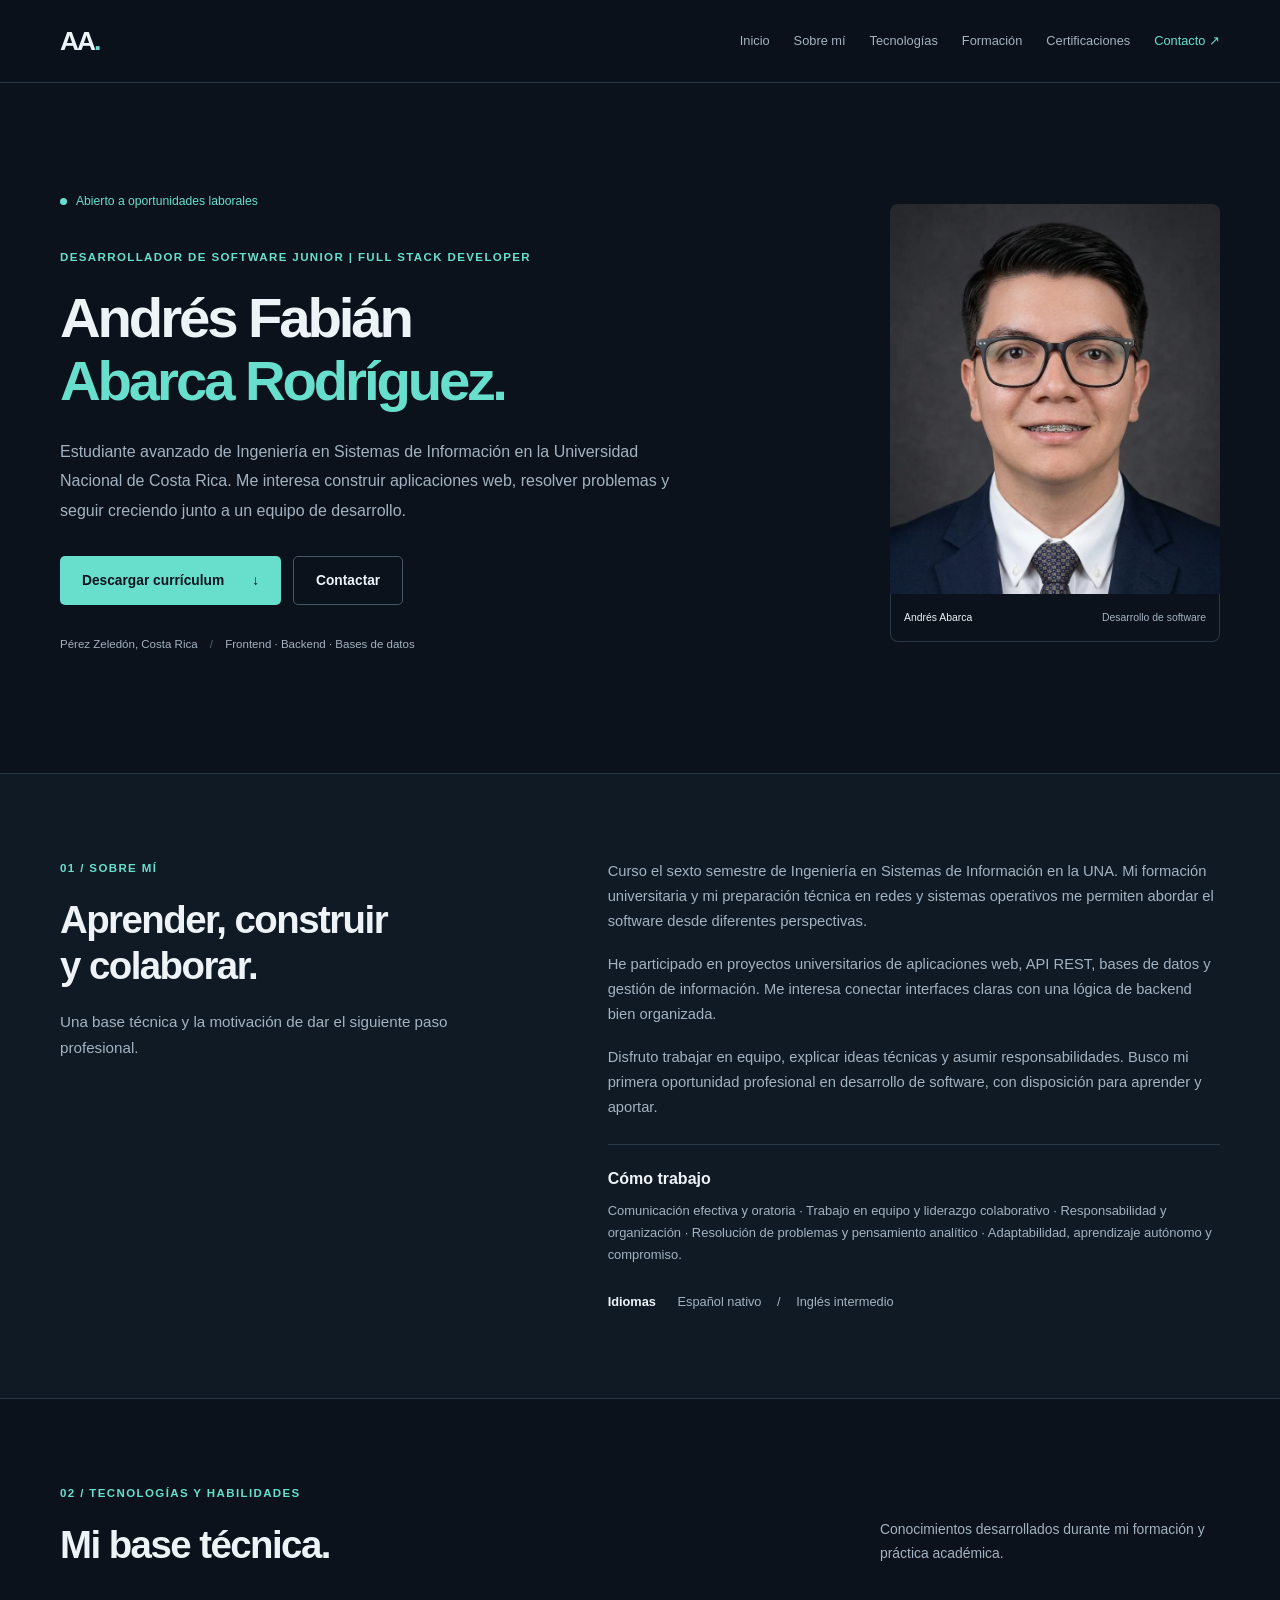
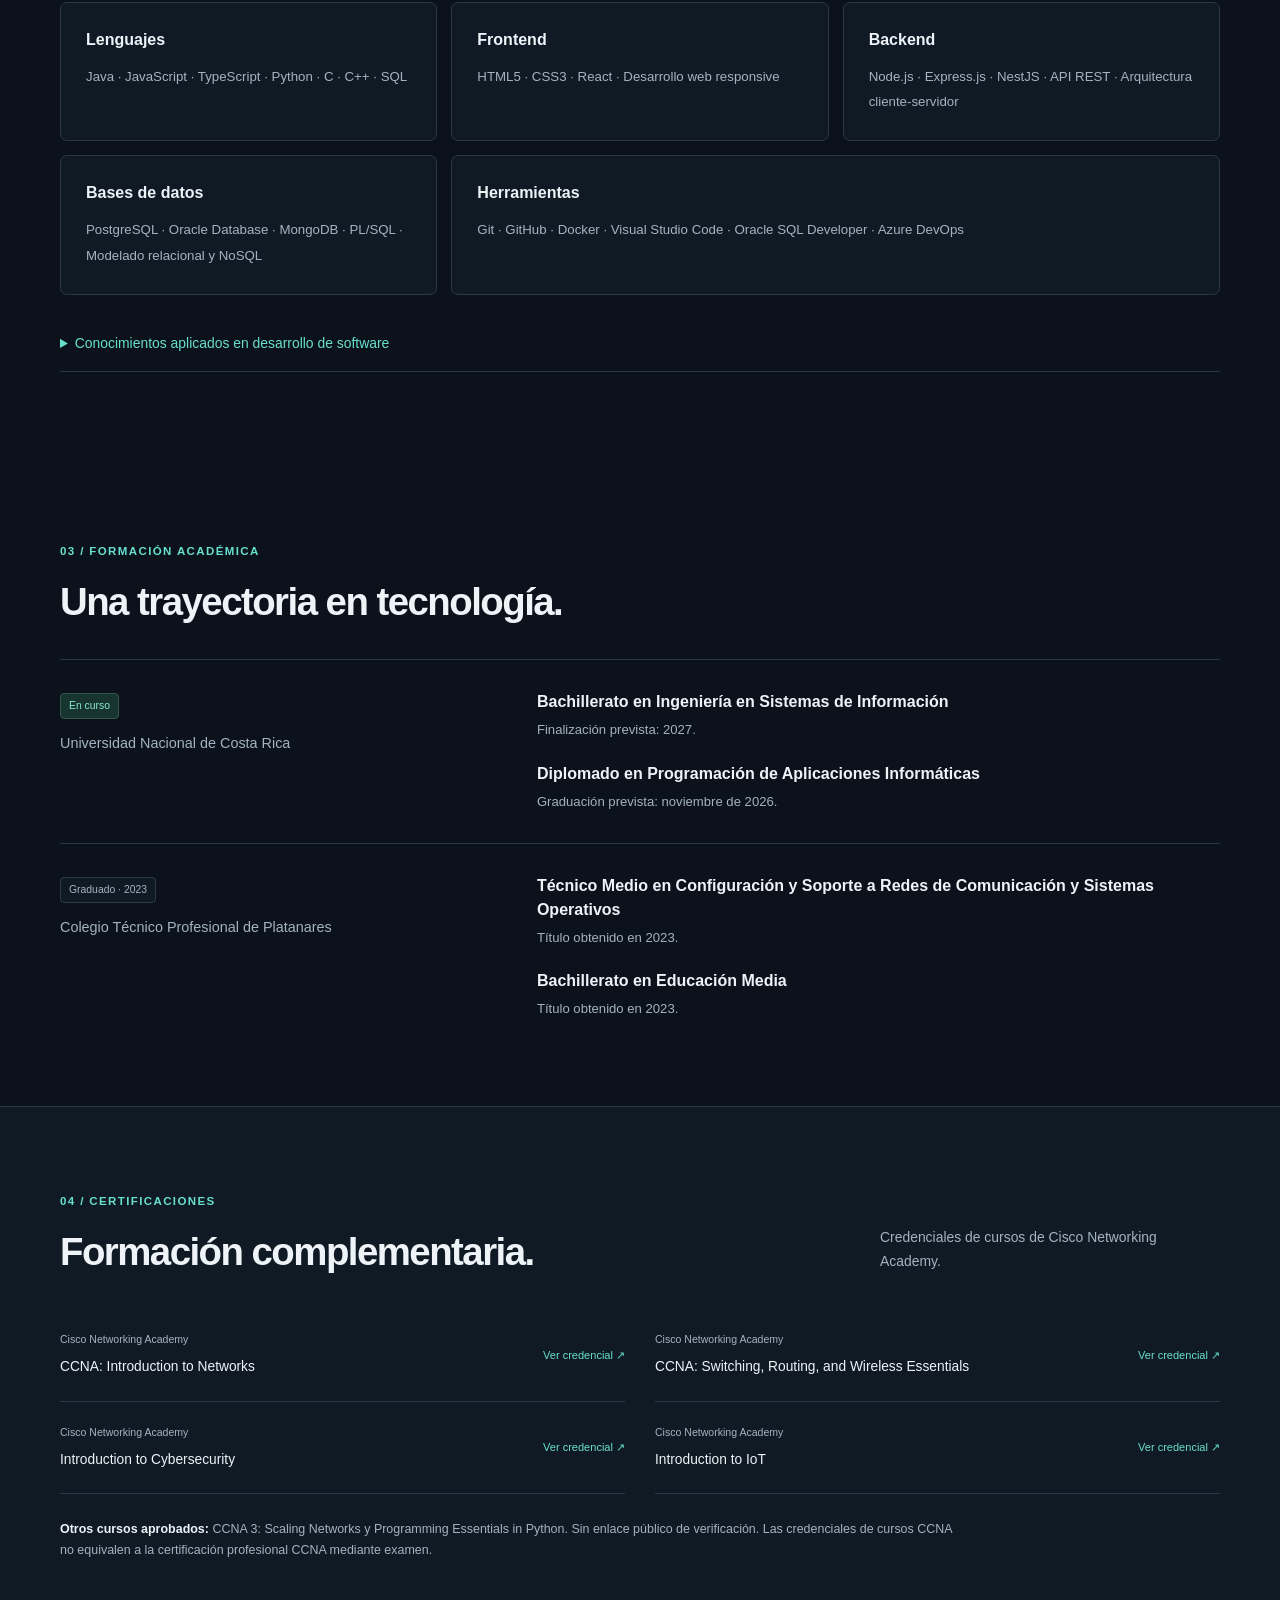
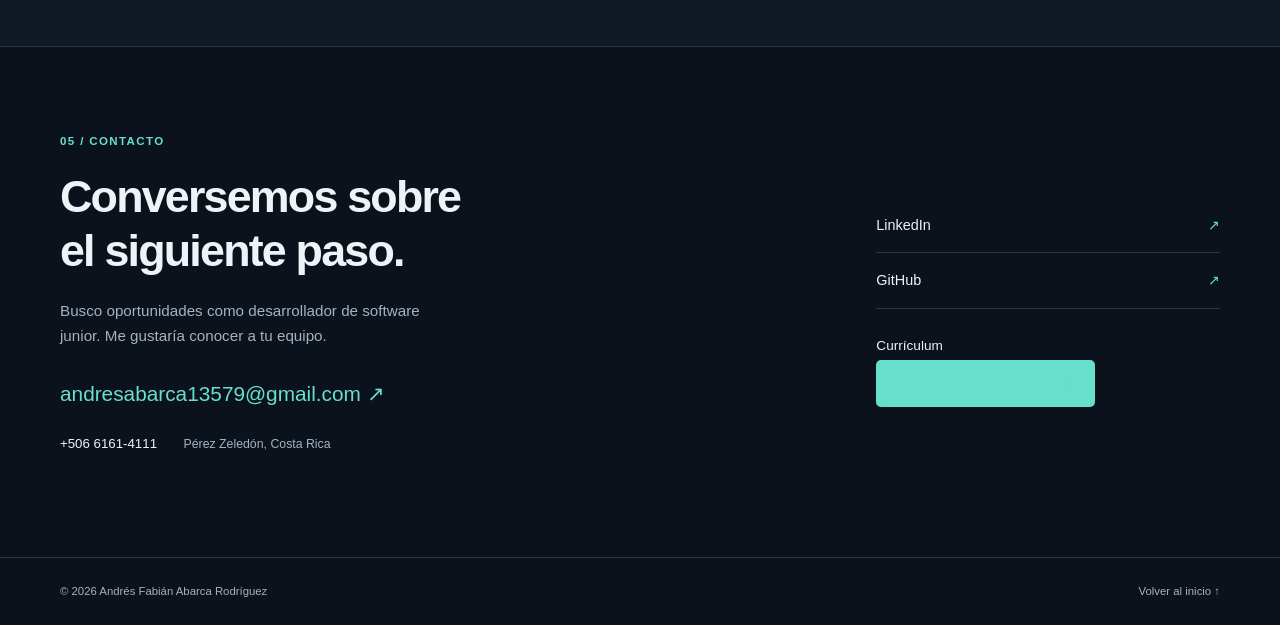
==== commit 7a9552a8: "Redesign portfolio for a professional profile and add CV download - Update junior developer profile," ====
--- a/index.html
+++ b/index.html
@@ -1,251 +1,168 @@
 <!DOCTYPE html>
 <html lang="es">
 <head>
-  <meta charset="UTF-8"/>
-  <meta name="viewport" content="width=device-width, initial-scale=1.0"/>
-  <meta name="description" content="Portafolio profesional de Andrés Abarca, Full Stack Developer"/>
-  <title>Andrés Abarca — Full Stack Developer</title>
-  <link href="https://fonts.googleapis.com/css2?family=Playfair+Display:wght@600;700;800&family=Inter:wght@300;400;500;600&display=swap" rel="stylesheet"/>
-  <link rel="stylesheet" href="css/styles.css"/>
+  <meta charset="UTF-8">
+  <meta name="viewport" content="width=device-width, initial-scale=1">
+  <meta name="theme-color" content="#0b121b">
+  <title>Andrés Fabián Abarca Rodríguez | Desarrollador de Software Junior</title>
+  <meta name="description" content="Portafolio de Andrés Fabián Abarca Rodríguez, desarrollador de software junior y estudiante de Ingeniería en Sistemas de Información en la UNA, Costa Rica.">
+  <meta property="og:type" content="website">
+  <meta property="og:locale" content="es_CR">
+  <meta property="og:title" content="Andrés Fabián Abarca Rodríguez | Desarrollador de Software Junior">
+  <meta property="og:description" content="Formación en desarrollo Full Stack, proyectos de interfaz y trayectoria académica. Pérez Zeledón, Costa Rica.">
+  <link rel="stylesheet" href="css/styles.css">
+  <script src="js/main.js" defer></script>
+  <link rel="icon" type="image/svg+xml" href="img/favicon.svg">
 </head>
 <body>
-
-  <!-- PARTÍCULAS FLOTANTES -->
-  <div class="particles" aria-hidden="true">
-    <span class="particle p1">💻</span>
-    <span class="particle p2">&lt;/&gt;</span>
-    <span class="particle p3">⚡</span>
-    <span class="particle p4">🔧</span>
-    <span class="particle p5">{ }</span>
-    <span class="particle p6">⌨️</span>
-    <span class="particle p7">🖥️</span>
-    <span class="particle p8">#</span>
-    <span class="particle p9">🚀</span>
-    <span class="particle p10">&lt;div&gt;</span>
-    <span class="particle p11">⚙️</span>
-    <span class="particle p12">01</span>
-    <span class="particle p13">📡</span>
-    <span class="particle p14">( )</span>
-    <span class="particle p15">🔌</span>
+<a class="skip-link" href="#contenido">Saltar al contenido</a>
+<header class="navbar">
+  <div class="container nav-inner">
+    <a class="logo" href="#inicio" aria-label="Andrés Abarca, inicio">AA<span>.</span></a>
+    <button class="menu-button" type="button" aria-expanded="false" aria-controls="navegacion" hidden>Menú <span aria-hidden="true">+</span></button>
+    <nav id="navegacion" aria-label="Navegación principal">
+      <a href="#inicio">Inicio</a><a href="#sobre-mi">Sobre mí</a><a href="#tecnologias">Tecnologías</a><a href="#formacion">Formación</a><a href="#certificaciones">Certificaciones</a><a class="nav-contact" href="#contacto">Contacto <span aria-hidden="true">↗</span></a>
+    </nav>
   </div>
-
-  <!-- NAVBAR -->
-  <input type="checkbox" id="menu-toggle" class="menu-toggle"/>
-  <header class="navbar">
-    <div class="nav-container">
-      <a href="#hero" class="logo">Andres</a>
-      <nav>
-        <ul class="nav-links">
-          <li><a href="#about">Sobre mí</a></li>
-          <li><a href="#skills">Habilidades</a></li>
-          <li><a href="#projects">Proyectos</a></li>
-          <li><a href="#contact">Contacto</a></li>
-        </ul>
-      </nav>
-      <label for="menu-toggle" class="hamburger" aria-label="Menú">
-        <span></span><span></span><span></span>
-      </label>
-    </div>
-  </header>
-
-  <!-- HERO -->
-  <section id="hero">
-    <div class="hero-inner">
-      <div class="hero-tag">
-        <span class="dot"></span> Disponible para trabajar
-      </div>
-      <h1>Hola, soy<br><span class="highlight">Andrés Abarca</span></h1>
-      <p class="hero-desc">
-        Full Stack Developer con pasión por construir aplicaciones web modernas,
-        escalables y centradas en el usuario. Transformo ideas en productos digitales
-        reales, desde el frontend hasta el backend.
-      </p>
-      <div class="hero-btns">
-        <a href="#projects" class="btn-primary">Ver proyectos</a>
-        <a href="#contact" class="btn-outline">Contáctame</a>
-      </div>
-    </div>
-  </section>
-
-  <!-- SOBRE MÍ -->
-  <section id="about">
-    <div class="container">
-      <div class="sec-header">
-        <p class="sec-tag">// sobre mí</p>
-        <h2 class="sec-title">Quién soy</h2>
-        <div class="sec-line"></div>
-      </div>
-      <div class="about-grid">
-        <div class="about-text">
-          <p>Soy <strong>Andrés Abarca</strong>, Ingeniero en Sistemas con especialización
-          en desarrollo web Full Stack. Me dedico a diseñar y construir aplicaciones
-          completas, desde interfaces de usuario intuitivas hasta arquitecturas de
-          backend robustas y escalables.</p>
-          <p>Trabajo con tecnologías modernas como <strong>React, Node.js y TypeScript</strong>,
-          aplicando siempre buenas prácticas de desarrollo: código limpio, diseño
-          responsive, arquitecturas escalables y seguridad desde el primer día.</p>
-          <p>Me apasiona resolver problemas reales con tecnología. Cada proyecto
-          es una oportunidad para crear algo que <strong>genere valor, sea fácil de usar
-          y esté construido para durar</strong>. Estoy listo para sumarme a equipos
-          que compartan esa visión.</p>
-        </div>
-        <div class="about-img-wrap">
-          <img src="img/perfil.png" alt="Andrés Abarca - Full Stack Developer" class="about-img"/>
-        </div>
-      </div>
-    </div>
-  </section>
-
-  <!-- HABILIDADES -->
-  <section id="skills">
-    <div class="container">
-      <div class="sec-header">
-        <p class="sec-tag">// habilidades</p>
-        <h2 class="sec-title">Stack tecnológico</h2>
-        <div class="sec-line"></div>
-      </div>
-      <div class="skills-grid">
-        <div class="skill-chip accent">React.js</div>
-        <div class="skill-chip accent">Node.js</div>
-        <div class="skill-chip accent">TypeScript</div>
-        <div class="skill-chip accent">Next.js</div>
-        <div class="skill-chip">JavaScript</div>
-        <div class="skill-chip">HTML5</div>
-        <div class="skill-chip">CSS3</div>
-        <div class="skill-chip">PostgreSQL</div>
-        <div class="skill-chip">MongoDB</div>
-        <div class="skill-chip">REST APIs</div>
-        <div class="skill-chip">Spring Boot</div>
-        <div class="skill-chip">Docker</div>
-        <div class="skill-chip">Git &amp; GitHub</div>
-        <div class="skill-chip">AWS</div>
-        <div class="skill-chip">Figma</div>
-      </div>
-    </div>
-  </section>
-
-  <!-- PROYECTOS -->
-  <section id="projects">
-    <div class="container">
-      <div class="sec-header">
-        <p class="sec-tag">// proyectos</p>
-        <h2 class="sec-title">Mi trabajo</h2>
-        <div class="sec-line"></div>
-      </div>
-      <div class="projects-grid">
-
-        <a href="proyecto-clima.html" target="_blank" class="project-card">
-          <div class="project-thumb">🌤️</div>
-          <div class="project-body">
-            <h3>SkyPulse — Clima &amp; Noticias</h3>
-            <p>Aplicación web de clima y noticias en tiempo real. Muestra pronóstico
-            de 7 días, alertas meteorológicas activas, calidad del aire y noticias
-            destacadas con diseño responsivo.</p>
-            <div class="project-tags">
-              <span class="project-tag">HTML5</span>
-              <span class="project-tag">CSS3</span>
-              <span class="project-tag">Responsive</span>
-              <span class="project-tag">UX/UI</span>
-            </div>
-          </div>
-        </a>
-
-        <a href="proyecto-pos.html" target="_blank" class="project-card">
-          <div class="project-thumb">🍺</div>
-          <div class="project-body">
-            <h3>LicorHub — Punto de Venta</h3>
-            <p>Sistema de punto de venta para licorera con catálogo de productos
-            por categoría, carrito de compras, cálculo automático de IVA, múltiples
-            métodos de pago y panel de estadísticas de ventas.</p>
-            <div class="project-tags">
-              <span class="project-tag">HTML5</span>
-              <span class="project-tag">CSS3</span>
-              <span class="project-tag">JavaScript</span>
-              <span class="project-tag">POS</span>
-            </div>
-          </div>
-        </a>
-
-        <a href="proyecto-tienda.html" target="_blank" class="project-card">
-          <div class="project-thumb">🛒</div>
-          <div class="project-body">
-            <h3>NovaTech Store — E-Commerce</h3>
-            <p>Tienda online de tecnología con hero animado, grid de productos con
-            badges de oferta, estadísticas de clientes, banner promocional y
-            diseño moderno dark mode.</p>
-            <div class="project-tags">
-              <span class="project-tag">HTML5</span>
-              <span class="project-tag">CSS3</span>
-              <span class="project-tag">E-Commerce</span>
-              <span class="project-tag">Dark Mode</span>
-            </div>
-          </div>
-        </a>
-
-      </div>
-    </div>
-  </section>
-
-  <!-- CONTACTO -->
-  <section id="contact">
-    <div class="container">
-      <div class="sec-header" style="text-align:center;">
-        <p class="sec-tag" style="justify-content:center;display:flex;">// contacto</p>
-        <h2 class="sec-title">Hablemos</h2>
-        <div class="sec-line" style="margin:16px auto 0;"></div>
-      </div>
-      <p class="contact-desc">¿Tienes un proyecto en mente o quieres conversar sobre oportunidades laborales? Estoy disponible y me encantaría escucharte.</p>
-      <div class="contact-cards">
-
-        <a href="mailto:andres.abarca.rodriguez@est.una.ac.cr" class="contact-card">
-          <div class="contact-icon">
-            <svg viewBox="0 0 24 24" fill="none" stroke="currentColor" stroke-width="1.8" stroke-linecap="round" stroke-linejoin="round">
-              <rect x="2" y="4" width="20" height="16" rx="2"/>
-              <path d="M2 7l10 7 10-7"/>
-            </svg>
-          </div>
-          <div class="contact-info">
-            <strong>Email</strong>
-            <span>andres.abarca.rodriguez@est.una.ac.cr</span>
-          </div>
-        </a>
-
-        <a href="https://www.linkedin.com/in/andres-abarca-rodriguez-b369493b4/" target="_blank" class="contact-card">
-          <div class="contact-icon">
-            <svg viewBox="0 0 24 24" fill="none" stroke="currentColor" stroke-width="1.8" stroke-linecap="round" stroke-linejoin="round">
-              <path d="M16 8a6 6 0 0 1 6 6v7h-4v-7a2 2 0 0 0-2-2 2 2 0 0 0-2 2v7h-4v-7a6 6 0 0 1 6-6z"/>
-              <rect x="2" y="9" width="4" height="12"/>
-              <circle cx="4" cy="4" r="2"/>
-            </svg>
-          </div>
-          <div class="contact-info">
-            <strong>LinkedIn</strong>
-            <span>/in/andres-abarca-rodriguez</span>
-          </div>
-        </a>
-
-        <a href="https://github.com/AndresFabianAbarcaRodriguez" target="_blank" class="contact-card">
-          <div class="contact-icon">
-            <svg viewBox="0 0 24 24" fill="none" stroke="currentColor" stroke-width="1.8" stroke-linecap="round" stroke-linejoin="round">
-              <path d="M9 19c-5 1.5-5-2.5-7-3m14 6v-3.87a3.37 3.37 0 0 0-.94-2.61c3.14-.35 6.44-1.54 6.44-7A5.44 5.44 0 0 0 20 4.77 5.07 5.07 0 0 0 19.91 1S18.73.65 16 2.48a13.38 13.38 0 0 0-7 0C6.27.65 5.09 1 5.09 1A5.07 5.07 0 0 0 5 4.77a5.44 5.44 0 0 0-1.5 3.78c0 5.42 3.3 6.61 6.44 7A3.37 3.37 0 0 0 9 18.13V22"/>
-            </svg>
-          </div>
-          <div class="contact-info">
-            <strong>GitHub</strong>
-            <span>@AndresFabianAbarcaRodriguez</span>
-          </div>
-        </a>
-
-      </div>
-    </div>
-  </section>
-
-  <!-- FOOTER -->
-  <footer>
-    <div class="footer-inner">
-      <span>© 2026 Andrés Abarca</span>
-      <span>Full Stack Developer</span>
-    </div>
-  </footer>
+</header>
+<main id="contenido" tabindex="-1">
+<section id="inicio" class="hero container" aria-labelledby="hero-title">
+  <div class="hero-copy">
+    <p class="availability"><span aria-hidden="true"></span>Abierto a oportunidades laborales</p>
+    <p class="eyebrow">Desarrollador de Software Junior | Full Stack Developer</p>
+    <h1 id="hero-title">Andrés Fabián<br><span>Abarca Rodríguez.</span></h1>
+    <p class="hero-desc">Estudiante avanzado de Ingeniería en Sistemas de Información en la Universidad Nacional de Costa Rica. Me interesa construir aplicaciones web, resolver problemas y seguir creciendo junto a un equipo de desarrollo.</p>
+    <div class="actions"><a class="button primary" href="docs/CV_Andres_Abarca.pdf" download>Descargar currículum <span aria-hidden="true">↓</span></a><a class="button secondary" href="#contacto">Contactar</a>
+</div>
+    <p class="location">Pérez Zeledón, Costa Rica <span aria-hidden="true">/</span> Frontend · Backend · Bases de datos</p>
+  </div>
+  <figure class="portrait">
+    <img src="img/perfil.webp" alt="Retrato de Andrés Fabián Abarca Rodríguez" width="420" height="480" fetchpriority="high">
+    <figcaption><span>Andrés Abarca</span><span>Desarrollo de software</span></figcaption>
+  </figure>
+</section>
+<section id="sobre-mi" class="section shaded" aria-labelledby="about-title">
+<div class="container split">
+  <div>
+<p class="eyebrow">01 / Sobre mí</p>
+<h2 id="about-title">Aprender, construir<br>y colaborar.</h2>
+<p class="section-intro">Una base técnica y la motivación de dar el siguiente paso profesional.</p>
+</div>
+  <div class="prose">
+<p>Curso el sexto semestre de Ingeniería en Sistemas de Información en la UNA. Mi formación universitaria y mi preparación técnica en redes y sistemas operativos me permiten abordar el software desde diferentes perspectivas.</p>
+<p>He participado en proyectos universitarios de aplicaciones web, API REST, bases de datos y gestión de información. Me interesa conectar interfaces claras con una lógica de backend bien organizada.</p>
+<p>Disfruto trabajar en equipo, explicar ideas técnicas y asumir responsabilidades. Busco mi primera oportunidad profesional en desarrollo de software, con disposición para aprender y aportar.</p>
+  <div class="competencies">
+<h3>Cómo trabajo</h3>
+<p>Comunicación efectiva y oratoria · Trabajo en equipo y liderazgo colaborativo · Responsabilidad y organización · Resolución de problemas y pensamiento analítico · Adaptabilidad, aprendizaje autónomo y compromiso.</p>
+</div>
+  <p class="languages"><strong>Idiomas</strong> Español nativo <span aria-hidden="true">/</span> Inglés intermedio</p>
+</div>
+</div>
+</section>
+<section id="tecnologias" class="section container" aria-labelledby="skills-title">
+  <div class="section-heading">
+<div>
+<p class="eyebrow">02 / Tecnologías y habilidades</p>
+<h2 id="skills-title">Mi base técnica.</h2>
+</div>
+<p>Conocimientos desarrollados durante mi formación y práctica académica.</p>
+</div>
+  <div class="skills-grid">
+<article class="skill-card">
+<h3>Lenguajes</h3>
+<p>Java · JavaScript · TypeScript · Python · C · C++ · SQL</p>
+</article>
+<article class="skill-card">
+<h3>Frontend</h3>
+<p>HTML5 · CSS3 · React · Desarrollo web responsive</p>
+</article>
+<article class="skill-card">
+<h3>Backend</h3>
+<p>Node.js · Express.js · NestJS · API REST · Arquitectura cliente-servidor</p>
+</article>
+<article class="skill-card">
+<h3>Bases de datos</h3>
+<p>PostgreSQL · Oracle Database · MongoDB · PL/SQL · Modelado relacional y NoSQL</p>
+</article>
+<article class="skill-card">
+<h3>Herramientas</h3>
+<p>Git · GitHub · Docker · Visual Studio Code · Oracle SQL Developer · Azure DevOps</p>
+</article>
+</div>
+  <details class="knowledge">
+<summary>Conocimientos aplicados en desarrollo de software</summary>
+<div class="knowledge-grid">
+<p><strong>Aplicaciones</strong>Desarrollo Full Stack, diseño e integración de API REST, integración frontend/backend, JWT y control de acceso basado en roles (RBAC).</p>
+<p><strong>Datos</strong>Diseño y normalización de bases de datos, SQL avanzado, transacciones, control de concurrencia, optimización de consultas e índices.</p>
+<p><strong>Colaboración</strong>Control de versiones y desarrollo colaborativo de software.</p>
+</div>
+</details>
+</section>
+<section id="formacion" class="section container" aria-labelledby="education-title">
+  <div class="section-heading">
+<div>
+<p class="eyebrow">03 / Formación académica</p>
+<h2 id="education-title">Una trayectoria en tecnología.</h2>
+</div>
+</div>
+  <div class="education-list">
+<article class="education">
+<div><span class="badge">En curso</span>
+<p class="institution">Universidad Nacional de Costa Rica</p>
+</div>
+<div>
+<h3>Bachillerato en Ingeniería en Sistemas de Información</h3>
+<p>Finalización prevista: 2027.</p>
+<h3>Diplomado en Programación de Aplicaciones Informáticas</h3>
+<p>Graduación prevista: noviembre de 2026.</p>
+</div>
+</article>
+<article class="education">
+<div><span class="badge neutral">Graduado · 2023</span>
+<p class="institution">Colegio Técnico Profesional de Platanares</p>
+</div>
+<div>
+<h3>Técnico Medio en Configuración y Soporte a Redes de Comunicación y Sistemas Operativos</h3>
+<p>Título obtenido en 2023.</p>
+<h3>Bachillerato en Educación Media</h3>
+<p>Título obtenido en 2023.</p>
+</div>
+</article>
+</div>
+</section>
+<section id="certificaciones" class="section shaded" aria-labelledby="cert-title">
+<div class="container">
+<div class="section-heading">
+<div>
+<p class="eyebrow">04 / Certificaciones</p>
+<h2 id="cert-title">Formación complementaria.</h2>
+</div>
+<p>Credenciales de cursos de Cisco Networking Academy.</p>
+</div>
+<div class="credentials"><a class="credential" href="https://www.credly.com/badges/01904e29-af56-44f9-8540-bbf5c30975ac" target="_blank" rel="noopener noreferrer"><span><small>Cisco Networking Academy</small><strong>CCNA: Introduction to Networks</strong></span><span class="verify">Ver credencial ↗</span></a><a class="credential" href="https://www.credly.com/badges/5efcec25-fd9c-4533-968e-fcad071d74d2" target="_blank" rel="noopener noreferrer"><span><small>Cisco Networking Academy</small><strong>CCNA: Switching, Routing, and Wireless Essentials</strong></span><span class="verify">Ver credencial ↗</span></a><a class="credential" href="https://www.credly.com/badges/53df681c-1d0b-44a9-a2da-f9d5e2678439" target="_blank" rel="noopener noreferrer"><span><small>Cisco Networking Academy</small><strong>Introduction to Cybersecurity</strong></span><span class="verify">Ver credencial ↗</span></a><a class="credential" href="https://www.credly.com/badges/8c3eed13-86f9-45c9-8f5b-d89526bd404c" target="_blank" rel="noopener noreferrer"><span><small>Cisco Networking Academy</small><strong>Introduction to IoT</strong></span><span class="verify">Ver credencial ↗</span></a>
+</div>
+<p class="course-note"><strong>Otros cursos aprobados:</strong> CCNA 3: Scaling Networks y Programming Essentials in Python. Sin enlace público de verificación. Las credenciales de cursos CCNA no equivalen a la certificación profesional CCNA mediante examen.</p>
+</div>
+</section>
+<section id="contacto" class="section container contact" aria-labelledby="contact-title">
+<div>
+<p class="eyebrow">05 / Contacto</p>
+<h2 id="contact-title">Conversemos sobre<br>el siguiente paso.</h2>
+<p class="section-intro">Busco oportunidades como desarrollador de software junior. Me gustaría conocer a tu equipo.</p><a class="email-link" href="mailto:andresabarca13579@gmail.com">andresabarca13579@gmail.com <span aria-hidden="true">↗</span></a>
+<p><a class="phone" href="tel:+50661614111">+506 6161-4111</a> <span class="contact-location">Pérez Zeledón, Costa Rica</span></p>
+</div>
+<div class="contact-aside"><a href="https://www.linkedin.com/in/andrés-fabián-abarca-rodriguez-752339442" target="_blank" rel="noopener noreferrer">LinkedIn <span aria-hidden="true">↗</span></a><a href="https://github.com/AndresFabianAbarcaRodriguez" target="_blank" rel="noopener noreferrer">GitHub <span aria-hidden="true">↗</span></a>
+<div class="cv">
+<p>Currículum</p>
+<a class="button primary cv-download" href="docs/CV_Andres_Abarca.pdf" download>Descargar currículum <span aria-hidden="true">↓</span></a>
+</div>
+</div>
+</section>
+</main>
+<footer>
+<div class="container footer-inner">
+<p>© 2026 Andrés Fabián Abarca Rodríguez</p><a href="#inicio">Volver al inicio ↑</a>
+</div></footer>
 </body>
-</html>+</html>
--- a/css/styles.css
+++ b/css/styles.css
@@ -1,513 +1,745 @@
-/* ═══════════════════════════════════
-   VARIABLES Y RESET
-═══════════════════════════════════ */
-*, *::before, *::after { margin:0; padding:0; box-sizing:border-box; }
-
+/* Shared tokens and layout for the professional portfolio. */
 :root {
-  --bg:      #0F0F0F;
-  --bg2:     #141414;
-  --bg3:     #1a1a1a;
-  --card:    #1e1e1e;
-  --accent:  #7B6EF6;
-  --accent2: #4ECDC4;
-  --text:    #F0EFF8;
-  --muted:   #6b7280;
-  --border:  rgba(255,255,255,0.07);
-}
-
-html { scroll-behavior: smooth; }
-
+  color-scheme:dark;
+  --bg:#0b121b;
+  --surface:#101a25;
+  --card:#14212e;
+  --text:#edf3f7;
+  --muted:#a3b3c1;
+  --accent:#68dfcd;
+  --border:#293846;
+}
+* {
+  box-sizing:border-box;
+}
+html {
+  scroll-behavior:smooth;
+  scroll-padding-top:100px;
+}
 body {
-  background: var(--bg);
-  color: var(--text);
-  font-family: 'Inter', system-ui, sans-serif;
-  line-height: 1.6;
-  overflow-x: hidden;
-}
-
-/* ═══════════════════════════════════
-   PARTÍCULAS FLOTANTES
-═══════════════════════════════════ */
-.particles {
-  position: fixed; inset: 0;
-  pointer-events: none; z-index: 0; overflow: hidden;
-}
-.particle {
-  position: absolute;
-  font-family: 'Courier New', monospace;
-  font-weight: 700;
-  color: rgba(123,110,246,0.15);
-  white-space: nowrap;
-  user-select: none;
-  animation: floatParticle linear infinite;
-  text-shadow:
-    0 10px 0 rgba(123,110,246,0.08),
-    0 22px 0 rgba(123,110,246,0.05),
-    0 36px 0 rgba(123,110,246,0.02);
-}
-@keyframes floatParticle {
-  0%   { transform: translateY(110vh) rotate(0deg);   opacity: 0; }
-  5%   { opacity: 1; }
-  95%  { opacity: 1; }
-  100% { transform: translateY(-15vh) rotate(15deg);  opacity: 0; }
-}
-.p1  { left:5%;  font-size:1.6rem;  animation-duration:18s; animation-delay:0s;   color:rgba(123,110,246,0.22); }
-.p2  { left:12%; font-size:.85rem;  animation-duration:22s; animation-delay:2s;   color:rgba(78,205,196,0.20); }
-.p3  { left:20%; font-size:1.4rem;  animation-duration:15s; animation-delay:4s;   color:rgba(123,110,246,0.18); }
-.p4  { left:28%; font-size:1.2rem;  animation-duration:20s; animation-delay:1s;   color:rgba(78,205,196,0.15); }
-.p5  { left:36%; font-size:.9rem;   animation-duration:25s; animation-delay:6s;   color:rgba(123,110,246,0.20); }
-.p6  { left:44%; font-size:1.5rem;  animation-duration:17s; animation-delay:3s;   color:rgba(78,205,196,0.18); }
-.p7  { left:52%; font-size:1.8rem;  animation-duration:23s; animation-delay:8s;   color:rgba(123,110,246,0.16); }
-.p8  { left:60%; font-size:1.1rem;  animation-duration:19s; animation-delay:5s;   color:rgba(78,205,196,0.22); }
-.p9  { left:68%; font-size:1.6rem;  animation-duration:21s; animation-delay:.5s;  color:rgba(123,110,246,0.20); }
-.p10 { left:75%; font-size:.8rem;   animation-duration:16s; animation-delay:7s;   color:rgba(78,205,196,0.16); }
-.p11 { left:82%; font-size:1.3rem;  animation-duration:24s; animation-delay:2.5s; color:rgba(123,110,246,0.18); }
-.p12 { left:88%; font-size:.9rem;   animation-duration:14s; animation-delay:9s;   color:rgba(78,205,196,0.20); }
-.p13 { left:93%; font-size:1.4rem;  animation-duration:20s; animation-delay:4.5s; color:rgba(123,110,246,0.16); }
-.p14 { left:8%;  font-size:.95rem;  animation-duration:26s; animation-delay:11s;  color:rgba(78,205,196,0.18); }
-.p15 { left:55%; font-size:1.2rem;  animation-duration:18s; animation-delay:13s;  color:rgba(123,110,246,0.20); }
-
-/* ═══════════════════════════════════
-   CHECKBOX OCULTO MENÚ MÓVIL
-═══════════════════════════════════ */
-.menu-toggle { display: none; }
-
-/* ═══════════════════════════════════
-   UTILIDADES
-═══════════════════════════════════ */
-.container { max-width:1200px; margin:0 auto; padding:0 40px; }
-section { padding:100px 40px; position:relative; z-index:1; }
-
-/* ═══════════════════════════════════
-   NAVBAR
-═══════════════════════════════════ */
+  margin:0;
+  background:var(--bg);
+  color:var(--text);
+  font-family:Inter,"Segoe UI",Arial,sans-serif;
+  line-height:1.7;
+}
+a {
+  color:inherit;
+  text-decoration:none;
+}
+button {
+  font:inherit;
+}
+a,button,summary {
+  touch-action:manipulation;
+}
+a:focus-visible,button:focus-visible,summary:focus-visible {
+  outline:2px solid var(--accent);
+  outline-offset:6px;
+}
+a:hover {
+  color:var(--accent);
+}
+[hidden] {
+  display:none!important;
+}
+.container {
+  width:min(1160px,calc(100% - 80px));
+  margin-inline:auto;
+}
+.skip-link {
+  position:fixed;
+  top:12px;
+  left:12px;
+  z-index:300;
+  transform:translateY(-160%);
+  background:var(--accent);
+  color:var(--bg);
+  padding:10px 20px;
+}
+.skip-link:focus {
+  transform:none;
+}
 .navbar {
-  position: fixed; top:0; width:100%; z-index:100;
-  background: rgba(15,15,15,0.88);
-  backdrop-filter: blur(20px);
-  border-bottom: 1px solid var(--border);
-}
-.nav-container {
-  max-width:1200px; margin:0 auto; padding:0 40px;
-  height:68px; display:flex; align-items:center; justify-content:space-between;
-  position: relative;
+  position:sticky;
+  top:0;
+  z-index:100;
+  background:#0b121bf5;
+  border-bottom:1px solid var(--border);
+}
+.nav-inner {
+  min-height:82px;
+  display:flex;
+  align-items:center;
+  justify-content:space-between;
+  gap:24px;
 }
 .logo {
-  font-family: 'Playfair Display', serif;
-  font-size:1.3rem; font-weight:800;
-  text-decoration:none; color:var(--text);
-  letter-spacing:-.02em; z-index:10;
-}
-.logo span { color:var(--accent); }
-.nav-links { list-style:none; display:flex; gap:36px; }
-.nav-links a {
-  text-decoration:none; color:var(--muted);
-  font-size:.88rem; font-weight:500;
-  letter-spacing:.01em;
-  position: relative;
-  padding: 4px 0;
-  transition: color .25s;
-}
-.nav-links a::after {
-  content: '';
-  position: absolute;
-  bottom: -2px; left: 0;
-  width: 0; height: 2px;
-  background: linear-gradient(90deg, var(--accent), var(--accent2));
-  border-radius: 2px;
-  transition: width .3s cubic-bezier(.4,0,.2,1);
-}
-.nav-links a:hover { color: var(--text); }
-.nav-links a:hover::after { width: 100%; }
-.hamburger {
-  display:none; flex-direction:column; gap:5px;
-  cursor:pointer; padding:8px; z-index:10;
-}
-.hamburger span {
-  display:block; width:24px; height:2px;
-  background:var(--text); border-radius:2px; transition:.3s;
-}
-
-/* ═══════════════════════════════════
-   HERO
-═══════════════════════════════════ */
-#hero {
-  min-height:100vh; display:flex; align-items:center;
-  padding:120px 80px 80px; max-width:1200px; margin:0 auto;
-}
-.hero-tag {
-  display:inline-flex; align-items:center; gap:8px;
-  background:rgba(123,110,246,.10);
-  border:1px solid rgba(123,110,246,.22);
-  border-radius:100px; padding:6px 16px;
-  font-size:.78rem; color:var(--accent); font-weight:600;
-  margin-bottom:28px; letter-spacing:.04em;
-}
-.dot {
-  width:7px; height:7px; border-radius:50%;
-  background:var(--accent); flex-shrink:0;
-  animation:blink 1.6s infinite;
-}
-@keyframes blink { 0%,100%{opacity:1} 50%{opacity:.2} }
-
+  font-size:1.65rem;
+  font-weight:750;
+  letter-spacing:-.08em;
+}
+.logo span {
+  color:var(--accent);
+}
+nav {
+  display:flex;
+  gap:24px;
+  align-items:center;
+}
+nav a {
+  font-size:.8rem;
+  color:var(--muted);
+  padding:12px 0;
+}
+.nav-contact {
+  color:var(--accent);
+}
+.menu-button {
+  display:none;
+  color:var(--text);
+  background:transparent;
+  border:1px solid var(--border);
+  padding:7px 14px;
+  border-radius:5px;
+  cursor:pointer;
+}
+.hero {
+  display:grid;
+  grid-template-columns:minmax(0,1fr) 330px;
+  gap:70px;
+  align-items:center;
+  min-height:690px;
+  padding-block:80px 90px;
+}
+.availability {
+  display:flex;
+  align-items:center;
+  gap:9px;
+  font-size:.76rem;
+  color:var(--accent);
+  margin:0 0 36px;
+}
+.availability span {
+  width:7px;
+  height:7px;
+  border-radius:50%;
+  background:var(--accent);
+}
+.eyebrow {
+  font-size:.72rem;
+  letter-spacing:.12em;
+  text-transform:uppercase;
+  color:var(--accent);
+  font-weight:600;
+  margin:0 0 18px;
+}
+h1,h2,h3,p,figure {
+  margin-top:0;
+}
 h1 {
-  font-family:'Playfair Display', serif;
-  font-size:clamp(2.8rem,7vw,5.2rem);
-  font-weight:800; line-height:1.02;
-  letter-spacing:-.04em; margin-bottom:22px;
-}
-.highlight {
-  background:linear-gradient(135deg, var(--accent), var(--accent2));
-  -webkit-background-clip:text; -webkit-text-fill-color:transparent;
-  background-clip:text;
+  font-size:clamp(2.3rem,4.4vw,3.8rem);
+  letter-spacing:-.055em;
+  line-height:1.12;
+  font-weight:650;
+  margin-bottom:25px;
+}
+h1 span {
+  color:var(--accent);
+}
+h2 {
+  font-size:clamp(1.8rem,3vw,2.6rem);
+  letter-spacing:-.04em;
+  font-weight:600;
+  line-height:1.2;
+  margin-bottom:20px;
+}
+h3 {
+  font-size:1rem;
+  line-height:1.5;
+  font-weight:600;
 }
 .hero-desc {
-  font-size:1.05rem; color:var(--muted);
-  line-height:1.8; max-width:520px;
-  margin-bottom:44px; font-weight:300;
-}
-.hero-btns { display:flex; gap:14px; flex-wrap:wrap; }
-.btn-primary {
-  padding:13px 30px; border-radius:8px;
-  background:var(--accent); color:#fff;
-  font-weight:600; font-size:.92rem;
-  text-decoration:none; display:inline-block; text-align:center;
-  transition:transform .2s, box-shadow .2s;
-  box-shadow:0 0 32px rgba(123,110,246,.3);
-}
-.btn-primary:hover { transform:translateY(-2px); box-shadow:0 0 48px rgba(123,110,246,.5); }
-.btn-outline {
-  padding:13px 30px; border-radius:8px;
-  border:1px solid var(--border); color:var(--text);
-  font-weight:500; font-size:.92rem;
-  text-decoration:none; background:transparent;
-  display:inline-block; text-align:center;
-  transition:border-color .2s, background .2s;
-}
-.btn-outline:hover { border-color:var(--accent); background:rgba(123,110,246,.06); }
-
-/* ═══════════════════════════════════
-   SECTION HEADERS
-═══════════════════════════════════ */
-.sec-header { margin-bottom:52px; }
-.sec-tag {
-  font-size:.72rem; font-weight:700; color:var(--accent);
-  letter-spacing:.12em; text-transform:uppercase; margin-bottom:10px;
-}
-.sec-title {
-  font-family:'Playfair Display', serif;
-  font-size:clamp(1.8rem,4vw,2.6rem);
-  font-weight:800; letter-spacing:-.03em;
-}
-.sec-line {
-  width:44px; height:3px;
-  background:linear-gradient(90deg, var(--accent), var(--accent2));
-  border-radius:2px; margin-top:14px;
-}
-
-/* ═══════════════════════════════════
-   SOBRE MÍ
-═══════════════════════════════════ */
-#about {
-  background:var(--bg2);
+  color:var(--muted);
+  font-size:1rem;
+  max-width:620px;
+  line-height:1.85;
+  margin-bottom:30px;
+}
+.actions {
+  display:flex;
+  gap:12px;
+  flex-wrap:wrap;
+}
+.button {
+  display:inline-flex;
+  gap:28px;
+  align-items:center;
+  justify-content:center;
+  padding:12px 22px;
+  border-radius:5px;
+  font-size:.86rem;
+  font-weight:650;
+  transition:background .2s,border-color .2s;
+}
+.primary {
+  background:var(--accent);
+  color:var(--bg);
+}
+.primary:hover {
+  background:#95eedf;
+  color:var(--bg);
+}
+.secondary {
+  border:1px solid #455869;
+}
+.secondary:hover {
+  border-color:var(--accent);
+}
+.location {
+  font-size:.72rem;
+  color:var(--muted);
+  margin:30px 0 0;
+}
+.location span {
+  margin:0 9px;
+  color:#526575;
+}
+.portrait {
+  margin:0;
+  align-self:center;
+}
+.portrait img {
+  display:block;
+  width:100%;
+  height:390px;
+  object-fit:cover;
+  object-position:center;
+  border-radius:8px 8px 0 0;
+  background:var(--surface);
+}
+.portrait figcaption {
+  display:flex;
+  justify-content:space-between;
+  gap:10px;
+  padding:15px 13px;
+  border:1px solid var(--border);
+  border-top:0;
+  border-radius:0 0 8px 8px;
+  font-size:.65rem;
+  color:var(--muted);
+}
+.portrait figcaption span:first-child {
+  color:var(--text);
+}
+.section {
+  padding-block:85px;
+}
+.shaded {
+  background:var(--surface);
+  border-block:1px solid var(--border);
+}
+.split {
+  display:grid;
+  grid-template-columns:.85fr 1.15fr;
+  gap:95px;
+}
+.section-intro {
+  max-width:390px;
+  color:var(--muted);
+  font-size:.95rem;
+}
+.prose p {
+  font-size:.92rem;
+  color:var(--muted);
+  margin-bottom:18px;
+}
+.competencies {
   border-top:1px solid var(--border);
+  padding-top:22px;
+  margin-top:24px;
+}
+.competencies h3 {
+  margin-bottom:9px;
+}
+.competencies p {
+  font-size:.81rem;
+}
+.prose .languages {
+  font-size:.8rem;
+  margin:25px 0 0;
+}
+.languages strong {
+  color:var(--text);
+  margin-right:18px;
+}
+.languages span {
+  margin-inline:12px;
+}
+.section-heading {
+  display:flex;
+  justify-content:space-between;
+  align-items:end;
+  gap:45px;
+  margin-bottom:34px;
+}
+.section-heading h2 {
+  margin-bottom:0;
+}
+.section-heading>p {
+  color:var(--muted);
+  font-size:.87rem;
+  max-width:340px;
+  margin-bottom:2px;
+}
+.skills-grid {
+  display:grid;
+  grid-template-columns:repeat(3,minmax(0,1fr));
+  gap:14px;
+}
+.skill-card {
+  padding:25px;
+  background:var(--surface);
+  border:1px solid var(--border);
+  border-radius:7px;
+}
+.skill-card h3 {
+  margin-bottom:12px;
+}
+.skill-card p {
+  font-size:.83rem;
+  color:var(--muted);
+  margin-bottom:0;
+  line-height:1.95;
+}
+.skill-card:last-child {
+  grid-column:span 2;
+}
+.knowledge {
+  margin-top:22px;
   border-bottom:1px solid var(--border);
 }
-.about-grid {
-  display:grid; grid-template-columns:1fr 1fr;
-  gap:80px; align-items:center;
-  max-width:1200px; margin:0 auto;
-}
-.about-text p { color:var(--muted); line-height:1.85; font-size:.98rem; margin-bottom:18px; font-weight:300; }
-.about-text p strong { color:var(--text); font-weight:600; }
-.about-img-wrap { display:flex; justify-content:center; }
-.about-img {
-  width:300px; height:300px; border-radius:20px;
-  object-fit:cover; border:1px solid var(--border);
-  background:var(--bg3); display:block;
-}
-
-/* ═══════════════════════════════════
-   HABILIDADES
-═══════════════════════════════════ */
-#skills { background:var(--bg); }
-.skills-grid { display:flex; flex-wrap:wrap; gap:10px; max-width:1200px; margin:0 auto; }
-.skill-chip {
-  padding:9px 20px; border-radius:8px;
-  background:var(--card); border:1px solid var(--border);
-  font-size:.86rem; font-weight:500; color:var(--muted);
-  transition:border-color .2s, color .2s, transform .2s;
-  cursor:default;
-}
-.skill-chip:hover { border-color:var(--accent); color:var(--text); transform:translateY(-2px); }
-.skill-chip.accent { border-color:rgba(123,110,246,.35); color:var(--accent); }
-
-/* ═══════════════════════════════════
-   PROYECTOS
-═══════════════════════════════════ */
-#projects {
-  background:var(--bg2);
+summary {
+  cursor:pointer;
+  font-size:.87rem;
+  padding:15px 0;
+  color:var(--accent);
+}
+.knowledge-grid {
+  display:grid;
+  grid-template-columns:repeat(3,1fr);
+  gap:25px;
+  padding-block:15px;
+}
+.knowledge-grid p {
+  font-size:.82rem;
+  color:var(--muted);
+}
+.knowledge-grid strong {
+  display:block;
+  color:var(--text);
+  margin-bottom:8px;
+}
+.projects-grid {
+  display:grid;
+  grid-template-columns:repeat(3,minmax(0,1fr));
+  gap:18px;
+}
+.project-card {
+  padding:28px 24px;
+  border:1px solid var(--border);
+  border-radius:8px;
+  background:var(--bg);
+  display:flex;
+  flex-direction:column;
+  transition:border-color .2s;
+}
+.project-card:hover {
+  border-color:#497a7a;
+}
+.project-top {
+  display:flex;
+  align-items:center;
+  justify-content:space-between;
+  gap:8px;
+  margin-bottom:36px;
+}
+.project-number {
+  font:400 .85rem ui-monospace,monospace;
+  color:var(--muted);
+}
+.badge {
+  display:inline-block;
+  padding:3px 8px;
+  background:#17342f;
+  color:#8be7d6;
+  font-size:.65rem;
+  border:1px solid #31574e;
+  border-radius:4px;
+}
+.project-card h3 {
+  font-size:1.45rem;
+  letter-spacing:-.03em;
+  margin-bottom:2px;
+}
+.project-subtitle {
+  font-size:.83rem;
+  color:var(--accent);
+  margin-bottom:18px;
+}
+.project-desc {
+  font-size:.83rem;
+  color:var(--muted);
+  margin-bottom:22px;
+}
+.tags {
+  display:flex;
+  flex-wrap:wrap;
+  gap:7px;
+  list-style:none;
+  padding:0;
+  margin: auto 0 25px;
+}
+.tags li {
+  font-size:.66rem;
+  color:var(--muted);
+  border:1px solid var(--border);
+  padding:2px 7px;
+  border-radius:3px;
+}
+.project-links {
   border-top:1px solid var(--border);
+  padding-top:18px;
+  display:flex;
+  justify-content:space-between;
+  gap:10px;
+  font-size:.76rem;
+}
+.project-links a:first-child {
+  color:var(--accent);
+}
+.project-note {
+  font-size:.8rem;
+  color:var(--muted);
+  max-width:850px;
+  margin:25px 0 0;
+}
+.education {
+  display:grid;
+  grid-template-columns:1fr 1.6fr;
+  gap:50px;
+  border-top:1px solid var(--border);
+  padding:30px 0;
+}
+.education:last-child {
+  padding-bottom:0;
+}
+.institution {
+  font-size:.9rem;
+  margin:12px 0;
+  color:var(--muted);
+  max-width:300px;
+}
+.education h3 {
+  margin-bottom:5px;
+}
+.education p:not(.institution) {
+  font-size:.82rem;
+  color:var(--muted);
+  margin-bottom:20px;
+}
+.education p:last-child {
+  margin-bottom:0;
+}
+.neutral {
+  color:var(--muted);
+  border-color:var(--border);
+  background:var(--surface);
+}
+.credentials {
+  display:grid;
+  grid-template-columns:1fr 1fr;
+  gap:0 30px;
+}
+.credential {
+  padding:22px 0;
   border-bottom:1px solid var(--border);
-}
-.projects-grid {
-  display:grid; grid-template-columns:repeat(3,1fr);
-  gap:20px; max-width:1200px; margin:0 auto;
-}
-.project-card {
-  background:var(--card); border:1px solid var(--border);
-  border-radius:16px; overflow:hidden;
-  transition:transform .25s, border-color .25s, box-shadow .25s;
+  display:flex;
+  align-items:center;
+  justify-content:space-between;
+  gap:20px;
+}
+.credential small {
   display:block;
-  text-decoration:none;
-  color:inherit;
-}
-.project-card:hover {
-  transform:translateY(-6px);
-  border-color:rgba(123,110,246,.35);
-  box-shadow:0 20px 60px rgba(0,0,0,.5);
-}
-.project-thumb {
-  height:160px;
-  display:flex; align-items:center; justify-content:center;
-  font-size:4rem;
+  font-size:.66rem;
+  color:var(--muted);
+  margin-bottom:6px;
+}
+.credential strong {
+  font-size:.86rem;
+  font-weight:500;
+  display:block;
+}
+.verify {
+  font-size:.69rem;
+  color:var(--accent);
+  flex-shrink:0;
+}
+.course-note {
+  color:var(--muted);
+  font-size:.78rem;
+  max-width:900px;
+  margin:25px 0 0;
+}
+.course-note strong {
+  color:var(--text);
+}
+.contact {
+  display:grid;
+  grid-template-columns:1.5fr .7fr;
+  gap:80px;
+}
+.contact h2 {
+  font-size:clamp(2rem,3.5vw,3rem);
+}
+.email-link {
+  display:inline-block;
+  color:var(--accent);
+  font-size:clamp(.9rem,1.7vw,1.3rem);
+  margin:12px 0 17px;
+  overflow-wrap:anywhere;
+}
+.phone {
+  font-size:.83rem;
+}
+.contact-location {
+  font-size:.77rem;
+  color:var(--muted);
+  display:inline-block;
+  margin-left:22px;
+}
+.contact-aside {
+  align-self:center;
+}
+.contact-aside>a {
+  display:flex;
+  justify-content:space-between;
   border-bottom:1px solid var(--border);
-  background:linear-gradient(135deg, rgba(123,110,246,.08), rgba(78,205,196,.04));
-  transition: font-size .3s;
-}
-.project-card:hover .project-thumb { font-size:4.5rem; }
-
-.project-body { padding:22px; }
-.project-body h3 { font-family:'Playfair Display',serif; font-size:1rem; font-weight:700; margin-bottom:10px; letter-spacing:-.01em; }
-.project-body p { color:var(--muted); font-size:.84rem; line-height:1.65; margin-bottom:16px; font-weight:300; }
-.project-tags { display:flex; flex-wrap:wrap; gap:6px; margin-bottom:16px; }
-.project-tag {
-  font-size:.7rem; padding:3px 9px; border-radius:4px;
-  background:rgba(123,110,246,.1); color:var(--accent); font-weight:600;
-  letter-spacing:.02em;
-}
-.project-links { display:flex; gap:16px; }
-.project-link {
-  color:var(--muted); text-decoration:none;
-  font-size:.84rem; font-weight:500;
-  transition:color .2s;
-}
-.project-link:hover { color:var(--accent); }
-
-/* ═══════════════════════════════════
-   CONTACTO — CARDS CON ÍCONOS SVG
-═══════════════════════════════════ */
-#contact { background:var(--bg); text-align:center; }
-
-.contact-desc {
-  color:var(--muted); font-size:.98rem; line-height:1.75;
-  max-width:500px; margin:0 auto 48px; font-weight:300;
-}
-
-.contact-cards {
-  display:grid; grid-template-columns:repeat(3,1fr);
-  gap:16px; max-width:900px; margin:0 auto;
-}
-
-.contact-card {
-  background:var(--card); border:1px solid var(--border);
-  border-radius:14px; padding:28px 24px;
-  text-decoration:none; color:var(--text);
-  display:flex; flex-direction:column; align-items:flex-start; gap:16px;
-  transition:border-color .25s, transform .25s, box-shadow .25s;
-  text-align:left;
-}
-.contact-card:hover {
-  border-color:rgba(123,110,246,.45);
-  transform:translateY(-4px);
-  box-shadow:0 16px 40px rgba(0,0,0,.4);
-}
-
-.contact-icon {
-  width:48px; height:48px; border-radius:12px;
-  background:rgba(123,110,246,.12);
-  border:1px solid rgba(123,110,246,.2);
-  display:flex; align-items:center; justify-content:center;
-  color:var(--accent);
-  transition:background .25s;
-}
-.contact-card:hover .contact-icon {
-  background:rgba(123,110,246,.22);
-}
-.contact-icon svg { width:22px; height:22px; }
-
-.contact-info { display:flex; flex-direction:column; gap:4px; }
-.contact-info strong { font-size:.95rem; font-weight:700; color:var(--text); }
-.contact-info span { font-size:.78rem; color:var(--muted); word-break:break-all; }
-
-/* ═══════════════════════════════════
-   FOOTER
-═══════════════════════════════════ */
+  padding:15px 0;
+  font-size:.9rem;
+}
+.contact-aside>a span {
+  color:var(--accent);
+}
+.cv {
+  padding-top:25px;
+}
+.cv p {
+  font-size:.85rem;
+  margin-bottom:3px;
+}
+.cv span {
+  font-size:.75rem;
+  color:var(--muted);
+}
+.cv-download {
+  color:var(--accent);
+  font-size:.85rem;
+}
 footer {
-  padding:24px 40px;
   border-top:1px solid var(--border);
-  position:relative; z-index:1;
 }
 .footer-inner {
-  max-width:1200px; margin:0 auto;
-  display:flex; justify-content:space-between; align-items:center;
-  color:var(--muted); font-size:.8rem;
-}
-
-/* ═══════════════════════════════════
-   RESPONSIVE — TABLET
-═══════════════════════════════════ */
-@media(max-width:1024px) {
-  .projects-grid { grid-template-columns:repeat(2,1fr); }
-  .contact-cards { grid-template-columns:repeat(2,1fr); }
-}
-
-/* ═══════════════════════════════════
-   RESPONSIVE — MÓVIL
-═══════════════════════════════════ */
-@media(max-width:768px) {
-  section { padding:72px 20px; }
-  #hero   { padding:100px 20px 60px; min-height:auto; }
-  .container { padding:0 20px; }
-  .nav-container { padding:0 20px; }
-  .hamburger { display:flex; }
-  .nav-links {
-    display:none; flex-direction:column;
-    position:absolute; top:68px; left:0;
-    width:100%; background:var(--bg2);
-    padding:16px 20px; gap:0;
-    border-bottom:1px solid var(--border);
-  }
-  .nav-links li { border-bottom:1px solid var(--border); }
-  .nav-links li:last-child { border-bottom:none; }
-  .nav-links a { display:block; padding:14px 4px; font-size:.95rem; }
-  .menu-toggle:checked ~ .navbar .nav-links { display:flex; }
-  .menu-toggle:checked ~ .navbar .hamburger span:nth-child(1) { transform:rotate(45deg) translate(5px,5px); }
-  .menu-toggle:checked ~ .navbar .hamburger span:nth-child(2) { opacity:0; }
-  .menu-toggle:checked ~ .navbar .hamburger span:nth-child(3) { transform:rotate(-45deg) translate(5px,-5px); }
-
-  h1 { font-size:2.4rem; }
-  .hero-desc { font-size:.98rem; }
-  .hero-btns { flex-direction:column; gap:10px; }
-  .btn-primary, .btn-outline { width:100%; text-align:center; }
-
-  .about-grid { grid-template-columns:1fr; gap:36px; }
-  .about-img-wrap { order:-1; }
-  .about-img { width:220px; height:220px; }
-
-  .projects-grid { grid-template-columns:1fr; }
-  .contact-cards { grid-template-columns:1fr; }
-
-  .footer-inner { flex-direction:column; gap:6px; text-align:center; }
-}
-
-@media(max-width:480px) {
-  h1 { font-size:2rem; }
-  .sec-title { font-size:1.6rem; }
-  .skill-chip { padding:7px 14px; font-size:.8rem; }
-}
-
-
-/* ═══════════════════════════════════
-   CHAT WIDGET
-═══════════════════════════════════ */
-.chat-widget { position:fixed; bottom:28px; right:28px; z-index:999; }
-
-.chat-btn {
-  width:56px; height:56px; border-radius:50%;
-  background:linear-gradient(135deg, var(--accent), var(--accent2));
-  border:none; cursor:pointer;
-  display:flex; align-items:center; justify-content:center;
-  box-shadow: 0 8px 32px rgba(123,110,246,.45);
-  transition: transform .25s, box-shadow .25s;
-  position: relative;
-}
-.chat-btn:hover { transform:scale(1.12); box-shadow:0 12px 40px rgba(123,110,246,.65); }
-.chat-btn svg { width:26px; height:26px; color:#fff; }
-.chat-pulse {
-  position:absolute; top:-2px; right:-2px;
-  width:14px; height:14px; border-radius:50%;
-  background:#ff4757;
-  border:2px solid var(--bg);
-  animation: pulse 1.8s infinite;
-}
-@keyframes pulse {
-  0%,100% { transform:scale(1); opacity:1; }
-  50%      { transform:scale(1.3); opacity:.7; }
-}
-
-/* Checkbox truco para abrir/cerrar sin JS */
-.chat-toggle { display:none; }
-.chat-box {
-  position:absolute; bottom:70px; right:0;
-  width:300px;
-  background:var(--card);
-  border:1px solid var(--border);
-  border-radius:16px;
-  overflow:hidden;
-  box-shadow:0 24px 60px rgba(0,0,0,.6);
-  opacity:0; pointer-events:none;
-  transform:translateY(16px) scale(.97);
-  transition: opacity .3s, transform .3s;
-}
-.chat-toggle:checked ~ .chat-box {
-  opacity:1; pointer-events:all;
-  transform:translateY(0) scale(1);
-}
-.chat-toggle:checked ~ label.chat-btn { background:linear-gradient(135deg,#ff4757,#c0392b); }
-
-.chat-header {
-  padding:14px 16px;
-  background:linear-gradient(135deg, var(--accent), var(--accent2));
-  display:flex; align-items:center; gap:10px;
-}
-.chat-avatar {
-  width:36px; height:36px; border-radius:50%;
-  background:rgba(255,255,255,.2);
-  display:flex; align-items:center; justify-content:center;
-  font-size:1.1rem;
-}
-.chat-header-info strong { display:block; font-size:.88rem; color:#fff; font-weight:700; }
-.chat-header-info span { font-size:.72rem; color:rgba(255,255,255,.75); }
-.chat-online { width:8px; height:8px; border-radius:50%; background:#2ecc71; margin-left:auto; box-shadow:0 0 8px #2ecc71; }
-
-.chat-messages { padding:14px; display:flex; flex-direction:column; gap:10px; min-height:140px; }
-.chat-msg {
-  background:var(--bg3); border-radius:12px 12px 12px 4px;
-  padding:10px 14px; font-size:.82rem; color:var(--muted);
-  line-height:1.5; max-width:85%;
-}
-.chat-msg strong { display:block; color:var(--text); font-size:.75rem; margin-bottom:3px; }
-
-.chat-input-area {
-  display:flex; gap:8px; padding:12px;
-  border-top:1px solid var(--border);
-}
-.chat-input {
-  flex:1; background:var(--bg3);
-  border:1px solid var(--border); border-radius:8px;
-  padding:8px 12px; color:var(--text);
-  font-size:.82rem; outline:none;
-  font-family:'Inter', sans-serif;
-  transition:border-color .2s;
-}
-.chat-input:focus { border-color:var(--accent); }
-.chat-input::placeholder { color:var(--muted); }
-.chat-send {
-  width:36px; height:36px; border-radius:8px;
-  background:var(--accent); border:none; cursor:pointer;
-  display:flex; align-items:center; justify-content:center;
-  transition:background .2s, transform .15s;
-  flex-shrink:0;
-}
-.chat-send:hover { background:var(--accent2); transform:scale(1.08); }
-.chat-send svg { width:16px; height:16px; color:#fff; }
-
-.chat-msg-user {
-  background: rgba(123,110,246,.2);
-  border-radius: 12px 12px 4px 12px;
-  align-self: flex-end;
-  text-align: right;
-  border: 1px solid rgba(123,110,246,.3);
-}
-.chat-msg-user strong { color: var(--accent); }+  display:flex;
+  justify-content:space-between;
+  gap:20px;
+  padding-block:24px;
+  font-size:.71rem;
+  color:var(--muted);
+}
+.footer-inner p {
+  margin:0;
+}
+@media(max-width:1100px) {
+  nav {
+    gap:16px;
+  }
+  .hero {
+    gap:35px;
+    grid-template-columns:minmax(0,1fr) 285px;
+  }
+  .portrait img {
+    height:350px;
+  }
+  .project-top {
+    flex-wrap:wrap;
+  }
+  .project-card {
+    padding:23px 18px;
+  }
+}
+@media(max-width:960px) {
+  .container {
+    width:calc(100% - 48px);
+  }
+  .nav-inner {
+    flex-wrap:wrap;
+    padding-block:15px;
+    min-height:72px;
+  }
+  .menu-button:not([hidden]) {
+    display:block;
+  }
+  .menu-button:not([hidden])~nav {
+    display:none;
+  }
+  .menu-button:not([hidden])~nav.is-open {
+    display:flex;
+  }
+  nav {
+    width:100%;
+    flex-wrap:wrap;
+    gap:8px 22px;
+    padding-bottom:10px;
+  }
+  nav a {
+    padding:9px 0;
+  }
+  .hero {
+    min-height:auto;
+    grid-template-columns:minmax(0,1fr) 250px;
+    padding-block:65px;
+    gap:30px;
+  }
+  .portrait img {
+    height:320px;
+  }
+  .split {
+    gap:40px;
+    grid-template-columns:.8fr 1.2fr;
+  }
+  .skills-grid {
+    grid-template-columns:repeat(2,1fr);
+  }
+  .skill-card:last-child {
+    grid-column:span 2;
+  }
+  .projects-grid {
+    grid-template-columns:1fr;
+  }
+  .project-top {
+    margin-bottom:20px;
+  }
+  .project-card {
+    padding:28px;
+  }
+  .project-desc {
+    max-width:670px;
+  }
+  .project-links {
+    justify-content:flex-start;
+    gap:28px;
+  }
+  .credentials {
+    grid-template-columns:1fr;
+  }
+  .contact {
+    gap:40px;
+  }
+  .knowledge-grid {
+    grid-template-columns:1fr;
+    gap:0;
+  }
+}
+@media(max-width:640px) {
+  .container {
+    width:calc(100% - 40px);
+  }
+  .hero {
+    grid-template-columns:1fr;
+    padding-block:45px 55px;
+    gap:35px;
+  }
+  .hero .eyebrow {
+    font-size:.64rem;
+    max-width:310px;
+  }
+  .availability {
+    margin-bottom:28px;
+  }
+  h1 {
+    font-size:clamp(2.1rem,8.5vw,3rem);
+  }
+  .hero-desc {
+    font-size:.9rem;
+  }
+  .location {
+    max-width:290px;
+    line-height:2;
+  }
+  .portrait {
+    max-width:340px;
+    width:100%;
+  }
+  .portrait img {
+    height:340px;
+  }
+  .section {
+    padding-block:58px;
+  }
+  .split,.contact {
+    grid-template-columns:1fr;
+    gap:24px;
+  }
+  .section-heading {
+    display:block;
+    margin-bottom:26px;
+  }
+  .section-heading>p {
+    margin-top:18px;
+  }
+  .skills-grid {
+    grid-template-columns:1fr;
+  }
+  .skill-card:last-child {
+    grid-column:auto;
+  }
+  .skill-card {
+    padding:22px;
+  }
+  .education {
+    grid-template-columns:1fr;
+    gap:10px;
+    padding-block:25px;
+  }
+  .credential {
+    gap:12px;
+  }
+  .verify {
+    font-size:.63rem;
+  }
+  .credential strong {
+    font-size:.8rem;
+  }
+  .contact-location {
+    display:block;
+    margin:8px 0 0;
+  }
+  .footer-inner {
+    flex-direction:column;
+    gap:8px;
+  }
+  .languages strong {
+    display:block;
+    margin-bottom:7px;
+  }
+}
+@media(prefers-reduced-motion:reduce) {
+  html {
+    scroll-behavior:auto;
+  }
+  *,*::before,*::after {
+    animation:none!important;
+    transition:none!important;
+  }
+}
